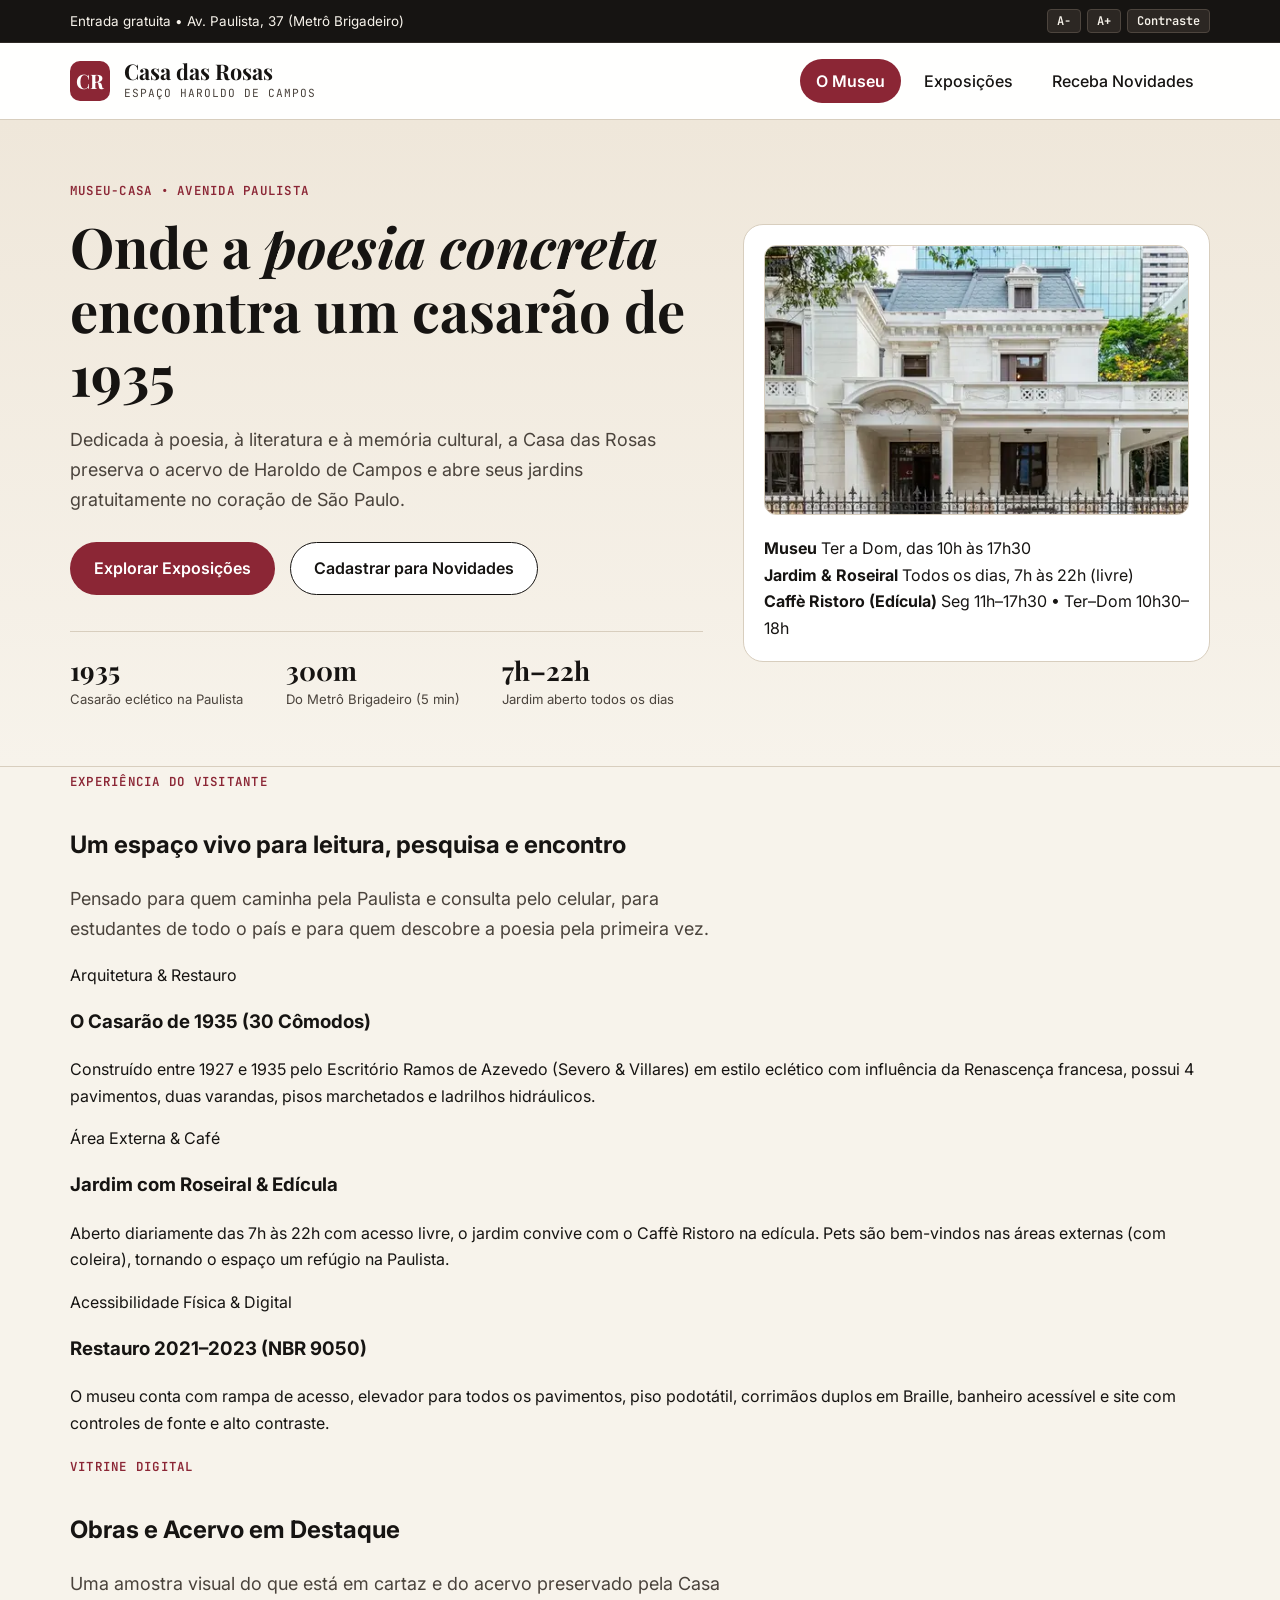
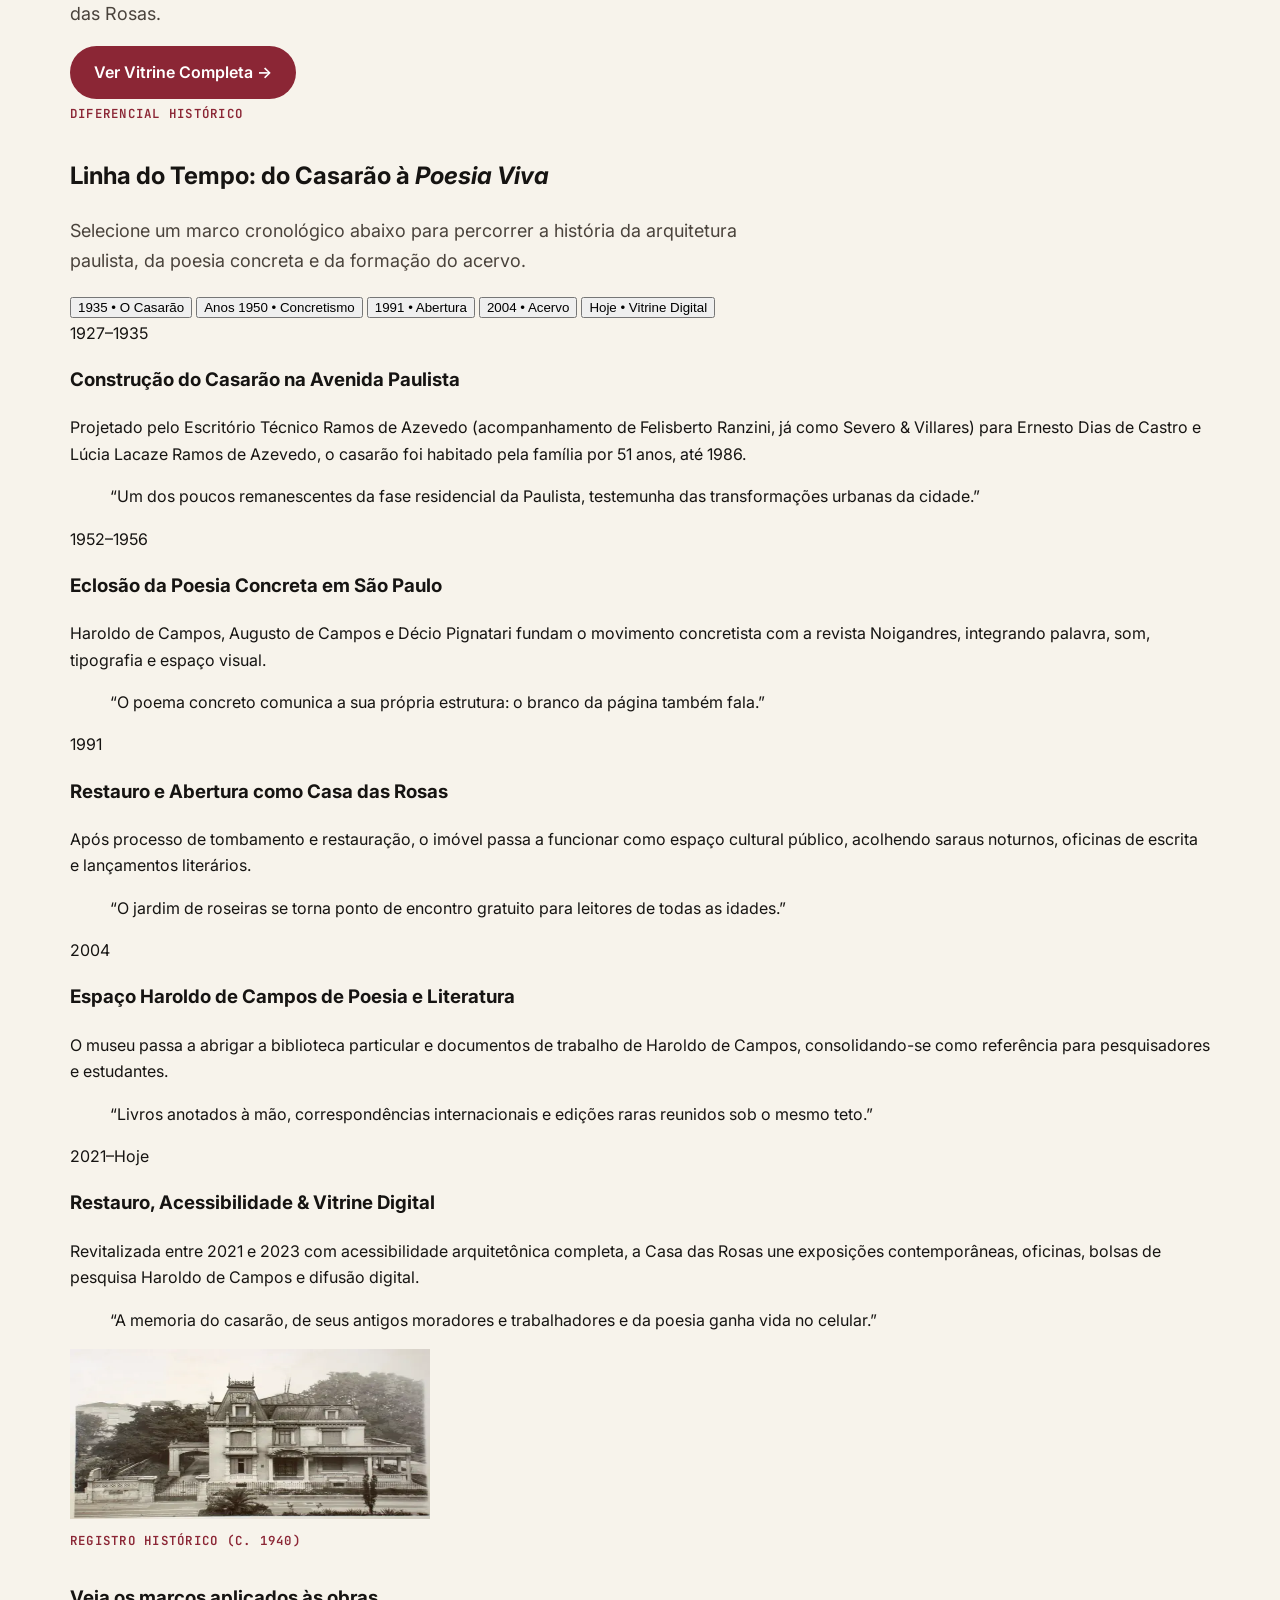
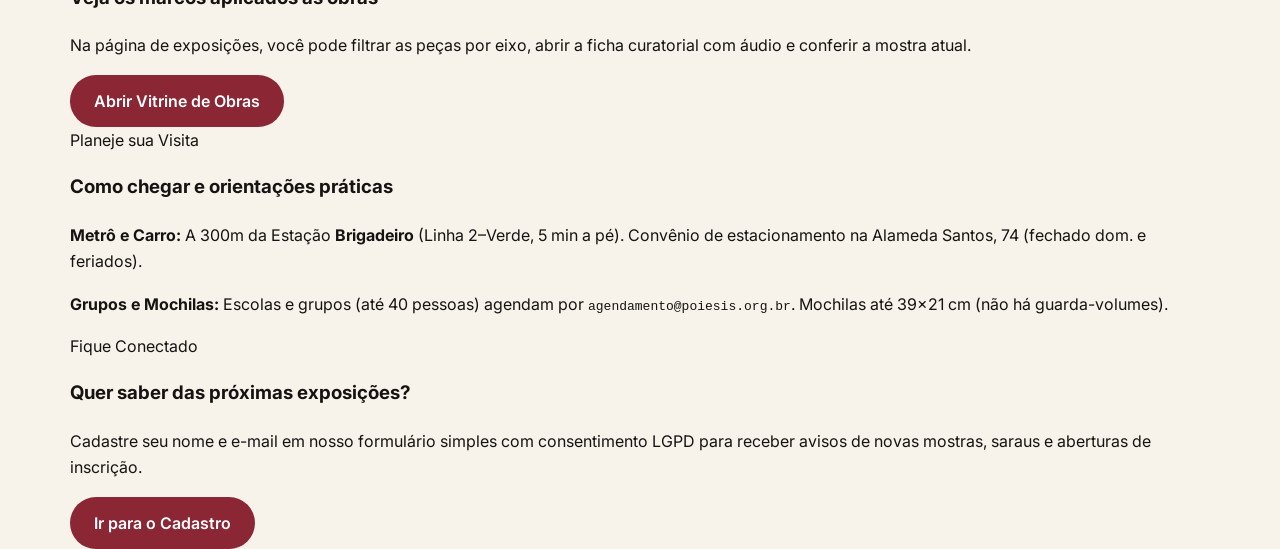
==== index.html @ 03cfa6d7 "pagina inicial  e imagens (#2)" ====
<!DOCTYPE html>
<html lang="pt-BR">

<head>
  <meta charset="UTF-8">
  <meta name="viewport" content="width=device-width, initial-scale=1.0">
  <title>Casa das Rosas — Museu de Poesia, Literatura e Memória</title>
  <link rel="icon" type="image/svg+xml"
    href="data:image/svg+xml,%3Csvg xmlns='http://www.w3.org/2000/svg' viewBox='0 0 64 64'%3E%3Crect width='64' height='64' rx='14' fill='%238b2635'/%3E%3Ctext x='32' y='43' text-anchor='middle' font-family='Georgia,serif' font-size='28' font-weight='700' fill='%23ffffff'%3ECR%3C/text%3E%3C/svg%3E">
  <meta name="description"
    content="Museu-casa dedicado à poesia e à literatura na Avenida Paulista. Conheça o casarão de 1935, o acervo de Haroldo de Campos, horários e exposições.">
  <link rel="preconnect" href="https://fonts.googleapis.com">
  <link rel="preconnect" href="https://fonts.gstatic.com" crossorigin>
  <link rel="preload"
    href="https://fonts.googleapis.com/css2?family=Inter:wght@400;500;600;700&family=JetBrains+Mono:wght@500;600&family=Playfair+Display:ital,wght@0,600;0,700;1,600&display=swap"
    as="style" onload="this.onload=null;this.rel='stylesheet'">
  <noscript>
    <link
      href="https://fonts.googleapis.com/css2?family=Inter:wght@400;500;600;700&family=JetBrains+Mono:wght@500;600&family=Playfair+Display:ital,wght@0,600;0,700;1,600&display=swap"
      rel="stylesheet">
  </noscript>
  <style>
    :root {
      --bg-page: #f7f3eb;
      --bg-surface: #ffffff;
      --bg-muted: #ede5d8;
      --bg-dark: #161412;
      --text-primary: #161412;
      --text-secondary: #4a433c;
      --text-on-dark: #f7f3eb;
      --brand-primary: #8b2635;
      --brand-primary-hover: #6c1a26;
      --brand-secondary: #244736;
      --brand-accent: #c59b38;
      --border-color: #d8cebe;
      --border-strong: #161412;
      --font-serif: "Playfair Display", Georgia, serif;
      --font-sans: "Inter", -apple-system, BlinkMacSystemFont, "Segoe UI", sans-serif;
      --font-mono: "JetBrains Mono", monospace;
      --radius-sm: 6px;
      --radius-md: 12px;
      --radius-lg: 20px;
      --container-max: 1180px
    }

    *,
    *::before,
    *::after {
      box-sizing: border-box
    }

    body {
      margin: 0;
      font-family: var(--font-sans);
      background: var(--bg-page);
      color: var(--text-primary);
      line-height: 1.65
    }

    .skip-link {
      position: absolute;
      top: -100px;
      left: 1rem;
      background: var(--bg-dark);
      color: var(--text-on-dark);
      padding: .75rem 1rem;
      z-index: 1000
    }

    .container {
      width: 100%;
      max-width: var(--container-max);
      margin: 0 auto;
      padding: 0 1.25rem
    }

    .barra-topo {
      background: var(--bg-dark);
      color: var(--text-on-dark);
      font-size: .84rem;
      padding: .55rem 0;
      border-bottom: 1px solid #2f2a26
    }

    .barra-topo .container {
      display: flex;
      flex-wrap: wrap;
      justify-content: space-between;
      gap: .5rem 1.25rem;
      align-items: center
    }

    .cabecalho {
      background: rgba(255, 255, 255, .94);
      border-bottom: 1px solid var(--border-color);
      position: sticky;
      top: 0;
      z-index: 100
    }

    .cabecalho-conteudo {
      display: flex;
      align-items: center;
      justify-content: space-between;
      min-height: 76px;
      gap: 1rem
    }

    .marca {
      display: flex;
      align-items: center;
      gap: .85rem;
      text-decoration: none;
      color: var(--text-primary)
    }

    .marca-sigla {
      width: 40px;
      height: 40px;
      border-radius: 10px;
      background: var(--brand-primary);
      color: #fff;
      display: grid;
      place-items: center;
      font-family: var(--font-serif);
      font-weight: 700;
      font-size: 1.25rem
    }

    .marca-texto {
      display: flex;
      flex-direction: column
    }

    .marca-titulo {
      font-family: var(--font-serif);
      font-size: 1.35rem;
      font-weight: 700;
      line-height: 1.1
    }

    .marca-subtitulo {
      font-family: var(--font-mono);
      font-size: .7rem;
      color: var(--text-secondary);
      text-transform: uppercase;
      letter-spacing: .09em
    }

    .navegacao {
      display: none
    }

    .nav-list {
      list-style: none;
      margin: 0;
      padding: 0;
      display: flex;
      gap: .45rem
    }

    .nav-link {
      display: inline-flex;
      align-items: center;
      min-height: 44px;
      padding: .5rem 1rem;
      border-radius: 999px;
      text-decoration: none;
      color: var(--text-primary);
      font-weight: 500
    }

    .nav-link[aria-current="page"] {
      background: var(--brand-primary);
      color: #fff;
      font-weight: 600
    }

    .hero {
      padding: 3.5rem 0;
      background: linear-gradient(180deg, #efe7da 0%, var(--bg-page) 100%);
      border-bottom: 1px solid var(--border-color)
    }

    .hero-grade {
      display: grid;
      grid-template-columns: 1fr;
      gap: 2.5rem;
      align-items: center
    }

    .chapeu {
      display: inline-flex;
      font-family: var(--font-mono);
      font-size: .78rem;
      font-weight: 600;
      text-transform: uppercase;
      letter-spacing: .1em;
      color: var(--brand-primary);
      margin-bottom: .75rem
    }

    h1 {
      font-family: var(--font-serif);
      font-size: clamp(2.15rem, 5vw, 3.5rem);
      line-height: 1.15;
      margin: 0 0 1.15rem
    }

    .texto-destaque {
      font-size: 1.125rem;
      color: var(--text-secondary);
      max-width: 62ch
    }

    .btn {
      display: inline-flex;
      align-items: center;
      justify-content: center;
      min-height: 48px;
      padding: .75rem 1.45rem;
      border-radius: 999px;
      font-weight: 600;
      text-decoration: none;
      border: 1.5px solid transparent
    }

    .btn-primary {
      background: var(--brand-primary);
      color: #fff
    }

    .btn-secondary {
      background: var(--bg-surface);
      color: var(--text-primary);
      border-color: var(--border-strong)
    }

    .hero-acoes {
      display: flex;
      flex-wrap: wrap;
      gap: .9rem;
      margin-top: 1.75rem
    }

    .hero-metricas {
      display: grid;
      grid-template-columns: repeat(3, 1fr);
      gap: 1rem;
      margin-top: 2.25rem;
      padding-top: 1.5rem;
      border-top: 1px solid var(--border-color)
    }

    .metrica-valor {
      display: block;
      font-family: var(--font-serif);
      font-size: 1.65rem;
      font-weight: 700;
      line-height: 1.1
    }

    .metrica-rotulo {
      display: block;
      font-size: .82rem;
      color: var(--text-secondary);
      margin-top: .25rem
    }

    .hero-cartao {
      background: var(--bg-surface);
      border: 1px solid var(--border-color);
      border-radius: var(--radius-lg);
      padding: 1.25rem
    }

    .hero-foto {
      border-radius: var(--radius-md);
      overflow: hidden;
      border: 1px solid var(--border-color);
      margin-bottom: 1.25rem;
      height: 270px;
      position: relative
    }

    .hero-foto img {
      width: 100%;
      height: 100%;
      object-fit: cover;
      display: block
    }

    .controles-acessibilidade {
      display: inline-flex;
      align-items: center;
      gap: .4rem
    }

    .btn-acessibilidade {
      background: #2c2723;
      color: #f7f3eb;
      border: 1px solid #4d453e;
      border-radius: 4px;
      padding: .2rem .55rem;
      font-family: var(--font-mono);
      font-size: .75rem;
      font-weight: 600
    }

    @media(min-width:768px) {
      .btn-menu {
        display: none
      }

      .navegacao {
        display: block
      }

      .hero-grade {
        grid-template-columns: 1.15fr .85fr
      }
    }
  </style>
  <link rel="preload" href="styles.css" as="style" onload="this.onload=null;this.rel='stylesheet'">
  <noscript>
    <link rel="stylesheet" href="styles.css">
  </noscript>
</head>

<body>
  <a href="#conteudo-principal" class="skip-link">Pular para o conteúdo principal</a>

  <!-- [JS] Barra superior com controles de fonte e contraste -->
  <div class="barra-topo" role="region" aria-label="Informações rápidas e acessibilidade">
    <div class="container">
      <span class="status-visita">
        <span class="status-indicador" aria-hidden="true"></span>
        Entrada gratuita • Av. Paulista, 37 (Metrô Brigadeiro)
      </span>
      <div class="controles-acessibilidade" role="group" aria-label="Controles de acessibilidade">
        <button type="button" id="fonte-diminuir" class="btn-acessibilidade"
          aria-label="A- Diminuir tamanho da fonte">A-</button>
        <button type="button" id="fonte-aumentar" class="btn-acessibilidade"
          aria-label="A+ Aumentar tamanho da fonte">A+</button>
        <button type="button" id="alto-contraste" class="btn-acessibilidade" aria-pressed="false">Contraste</button>
      </div>
    </div>
  </div>

  <header class="cabecalho">
    <div class="container cabecalho-conteudo">
      <a href="index.html" class="marca">
        <span class="marca-sigla" aria-hidden="true">CR</span>
        <span class="marca-texto">
          <span class="marca-titulo">Casa das Rosas</span>
          <span class="marca-subtitulo">Espaço Haroldo de Campos</span>
        </span>
      </a>

      <!-- [JS] Botão que abre menu no celular -->
      <button type="button" class="btn-menu" aria-expanded="false" aria-controls="navegacao-principal">
        Menu
      </button>

      <nav id="navegacao-principal" class="navegacao" aria-label="Navegação principal">
        <ul class="nav-list">
          <li><a href="index.html" class="nav-link" aria-current="page">O Museu</a></li>
          <li><a href="exposicoes.html" class="nav-link">Exposições</a></li>
          <li><a href="cadastro.html" class="nav-link">Receba Novidades</a></li>
        </ul>
      </nav>
    </div>
  </header>

  <main id="conteudo-principal">
    <section class="hero">
      <div class="container hero-grade">
        <div>
          <span class="chapeu">Museu-Casa • Avenida Paulista</span>
          <h1>Onde a <em>poesia concreta</em> encontra um casarão de 1935</h1>
          <p class="texto-destaque">
            Dedicada à poesia, à literatura e à memória cultural, a Casa das Rosas preserva o acervo de Haroldo de
            Campos e abre seus jardins gratuitamente no coração de São Paulo.
          </p>
          <div class="hero-acoes">
            <a href="exposicoes.html" class="btn btn-primary">Explorar Exposições</a>
            <a href="cadastro.html" class="btn btn-secondary">Cadastrar para Novidades</a>
          </div>

          <div class="hero-metricas" aria-label="Destaques do museu">
            <div>
              <span class="metrica-valor">1935</span>
              <span class="metrica-rotulo">Casarão eclético na Paulista</span>
            </div>
            <div>
              <span class="metrica-valor">300m</span>
              <span class="metrica-rotulo">Do Metrô Brigadeiro (5 min)</span>
            </div>
            <div>
              <span class="metrica-valor">7h–22h</span>
              <span class="metrica-rotulo">Jardim aberto todos os dias</span>
            </div>
          </div>
        </div>

        <aside class="hero-cartao" aria-label="Guia rápido de visitação">
          <div class="hero-foto">
            <img src="assets/images/oficial/cr-home.webp"
              alt="Fachada da Casa das Rosas na Avenida Paulista — imagem oficial do museu" width="480" height="270"
              fetchpriority="high">
            <span class="credito-foto">Acervo Casa das Rosas • casadasrosas.org.br</span>
          </div>

          <div class="lista-horarios">
            <div class="item-horario">
              <strong>Museu</strong>
              <span>Ter a Dom, das 10h às 17h30</span>
            </div>
            <div class="item-horario">
              <strong>Jardim &amp; Roseiral</strong>
              <span>Todos os dias, 7h às 22h (livre)</span>
            </div>
            <div class="item-horario">
              <strong>Caffè Ristoro (Edícula)</strong>
              <span>Seg 11h–17h30 • Ter–Dom 10h30–18h</span>
            </div>
          </div>
        </aside>
      </div>
    </section>

    <section class="secao">
      <div class="container">
        <span class="chapeu">Experiência do Visitante</span>
        <h2>Um espaço vivo para leitura, pesquisa e encontro</h2>
        <p class="texto-destaque">
          Pensado para quem caminha pela Paulista e consulta pelo celular, para estudantes de todo o país e para quem
          descobre a poesia pela primeira vez.
        </p>

        <div class="grid-3 grade-espacada">
          <article class="card">
            <span class="etiqueta">Arquitetura &amp; Restauro</span>
            <h3>O Casarão de 1935 (30 Cômodos)</h3>
            <p>
              Construído entre 1927 e 1935 pelo Escritório Ramos de Azevedo (Severo &amp; Villares) em estilo eclético
              com influência da Renascença francesa, possui 4 pavimentos, duas varandas, pisos marchetados e ladrilhos
              hidráulicos.
            </p>
          </article>

          <article class="card">
            <span class="etiqueta">Área Externa &amp; Café</span>
            <h3>Jardim com Roseiral &amp; Edícula</h3>
            <p>
              Aberto diariamente das 7h às 22h com acesso livre, o jardim convive com o Caffè Ristoro na edícula. Pets
              são bem-vindos nas áreas externas (com coleira), tornando o espaço um refúgio na Paulista.
            </p>
          </article>

          <article class="card">
            <span class="etiqueta">Acessibilidade Física &amp; Digital</span>
            <h3>Restauro 2021–2023 (NBR 9050)</h3>
            <p>
              O museu conta com rampa de acesso, elevador para todos os pavimentos, piso podotátil, corrimãos duplos em
              Braille, banheiro acessível e site com controles de fonte e alto contraste.
            </p>
          </article>
        </div>
      </div>
    </section>

    <section class="secao secao-alternativa" aria-labelledby="titulo-vitrine-home">
      <div class="container">
        <div class="cabecalho-secao">
          <div>
            <span class="chapeu">Vitrine Digital</span>
            <h2 id="titulo-vitrine-home">Obras e Acervo em Destaque</h2>
            <p class="texto-destaque mb-0">Uma amostra visual do que está em cartaz e do acervo preservado pela Casa das
              Rosas.</p>
          </div>
          <a href="exposicoes.html" class="btn btn-primary">Ver Vitrine Completa →</a>
        </div>

        <!-- [JS] Preenchido eplo script.js #tpl-obra-home com dados de dados.js -->
        <div id="vitrine-home-grade" class="grid-3"></div>

        <template id="tpl-obra-home">
          <article class="card card-obra">
            <div class="obra-moldura">
              <img data-campo="imagem" src="" alt="" width="360" height="220" loading="lazy">
              <span class="credito-foto" data-campo="credito"></span>
            </div>
            <span class="etiqueta" data-campo="categoriaLabel"></span>
            <h3 data-campo="titulo"></h3>
            <p data-campo="resumo"></p>
          </article>
        </template>
      </div>
    </section>

    <section class="secao secao-escura" aria-labelledby="titulo-linha-tempo">
      <div class="container">
        <span class="chapeu">Diferencial Histórico</span>
        <h2 id="titulo-linha-tempo">Linha do Tempo: do Casarão à <em>Poesia Viva</em></h2>
        <p class="texto-destaque">
          Selecione um marco cronológico abaixo para percorrer a história da arquitetura paulista, da poesia concreta e
          da formação do acervo.
        </p>

        <!-- [JS] Abas linha do tempo -->
        <div class="linha-tempo-abas" role="tablist" aria-label="Marcos históricos da Casa das Rosas">
          <button type="button" class="linha-tempo-aba is-active" role="tab" aria-selected="true" data-epoca="1935">1935
            • O Casarão</button>
          <button type="button" class="linha-tempo-aba" role="tab" aria-selected="false" data-epoca="1950">Anos 1950 •
            Concretismo</button>
          <button type="button" class="linha-tempo-aba" role="tab" aria-selected="false" data-epoca="1991">1991 •
            Abertura</button>
          <button type="button" class="linha-tempo-aba" role="tab" aria-selected="false" data-epoca="2004">2004 •
            Acervo</button>
          <button type="button" class="linha-tempo-aba" role="tab" aria-selected="false" data-epoca="hoje">Hoje •
            Vitrine Digital</button>
        </div>

        <div class="linha-tempo-palco">
          <div data-painel-epoca="1935">
            <div class="linha-tempo-ano">1927–1935</div>
            <h3>Construção do Casarão na Avenida Paulista</h3>
            <p>
              Projetado pelo Escritório Técnico Ramos de Azevedo (acompanhamento de Felisberto Ranzini, já como Severo
              &amp; Villares) para Ernesto Dias de Castro e Lúcia Lacaze Ramos de Azevedo, o casarão foi habitado pela
              família por 51 anos, até 1986.
            </p>
            <blockquote class="linha-tempo-citacao">
              “Um dos poucos remanescentes da fase residencial da Paulista, testemunha das transformações urbanas da
              cidade.”
            </blockquote>
          </div>

          <div class="is-hidden" data-painel-epoca="1950">
            <div class="linha-tempo-ano">1952–1956</div>
            <h3>Eclosão da Poesia Concreta em São Paulo</h3>
            <p>
              Haroldo de Campos, Augusto de Campos e Décio Pignatari fundam o movimento concretista com a revista
              Noigandres, integrando palavra, som, tipografia e espaço visual.
            </p>
            <blockquote class="linha-tempo-citacao">
              “O poema concreto comunica a sua própria estrutura: o branco da página também fala.”
            </blockquote>
          </div>

          <div class="is-hidden" data-painel-epoca="1991">
            <div class="linha-tempo-ano">1991</div>
            <h3>Restauro e Abertura como Casa das Rosas</h3>
            <p>
              Após processo de tombamento e restauração, o imóvel passa a funcionar como espaço cultural público,
              acolhendo saraus noturnos, oficinas de escrita e lançamentos literários.
            </p>
            <blockquote class="linha-tempo-citacao">
              “O jardim de roseiras se torna ponto de encontro gratuito para leitores de todas as idades.”
            </blockquote>
          </div>

          <div class="is-hidden" data-painel-epoca="2004">
            <div class="linha-tempo-ano">2004</div>
            <h3>Espaço Haroldo de Campos de Poesia e Literatura</h3>
            <p>
              O museu passa a abrigar a biblioteca particular e documentos de trabalho de Haroldo de Campos,
              consolidando-se como referência para pesquisadores e estudantes.
            </p>
            <blockquote class="linha-tempo-citacao">
              “Livros anotados à mão, correspondências internacionais e edições raras reunidos sob o mesmo teto.”
            </blockquote>
          </div>

          <div class="is-hidden" data-painel-epoca="hoje">
            <div class="linha-tempo-ano">2021–Hoje</div>
            <h3>Restauro, Acessibilidade &amp; Vitrine Digital</h3>
            <p>
              Revitalizada entre 2021 e 2023 com acessibilidade arquitetônica completa, a Casa das Rosas une exposições
              contemporâneas, oficinas, bolsas de pesquisa Haroldo de Campos e difusão digital.
            </p>
            <blockquote class="linha-tempo-citacao">
              “A memoria do casarão, de seus antigos moradores e trabalhadores e da poesia ganha vida no celular.”
            </blockquote>
          </div>

          <div class="linha-tempo-apoio">
            <div class="linha-tempo-apoio-foto">
              <img src="assets/images/oficial/cr-casarao-1940.webp"
                alt="Fotografia histórica do casarão da Casa das Rosas por volta de 1940" width="360" height="170"
                loading="lazy">
            </div>
            <span class="chapeu">Registro Histórico (c. 1940)</span>
            <h3>Veja os marcos aplicados às obras</h3>
            <p class="texto-claro-suave">
              Na página de exposições, você pode filtrar as peças por eixo, abrir a ficha curatorial com áudio e
              conferir a mostra atual.
            </p>
            <a href="exposicoes.html" class="btn btn-primary">Abrir Vitrine de Obras</a>
          </div>
        </div>
      </div>
    </section>

    <section class="secao">
      <div class="container grid-2">
        <div class="card">
          <span class="etiqueta">Planeje sua Visita</span>
          <h3>Como chegar e orientações práticas</h3>
          <p>
            <strong>Metrô e Carro:</strong> A 300m da Estação <strong>Brigadeiro</strong> (Linha 2–Verde, 5 min a pé).
            Convênio de estacionamento na Alameda Santos, 74 (fechado dom. e feriados).
          </p>
          <p class="mb-0">
            <strong>Grupos e Mochilas:</strong> Escolas e grupos (até 40 pessoas) agendam por
            <code>agendamento@poiesis.org.br</code>. Mochilas até 39x21 cm (não há guarda-volumes).
          </p>
        </div>

        <div class="card">
          <span class="etiqueta">Fique Conectado</span>
          <h3>Quer saber das próximas exposições?</h3>
          <p>
            Cadastre seu nome e e-mail em nosso formulário simples com consentimento LGPD para receber avisos de novas
            mostras, saraus e aberturas de inscrição.
          </p>
          <div class="card-rodape">
            <a href="cadastro.html" class="btn btn-primary">Ir para o Cadastro</a>
          </div>
        </div>
      </div>
    </section>
  </main>

  <footer class="rodape">
    <div class="container">
    </div>
  </footer>

  <script src="dados.js" defer></script>
  <script src="script.js" defer></script>
</body>

</html>
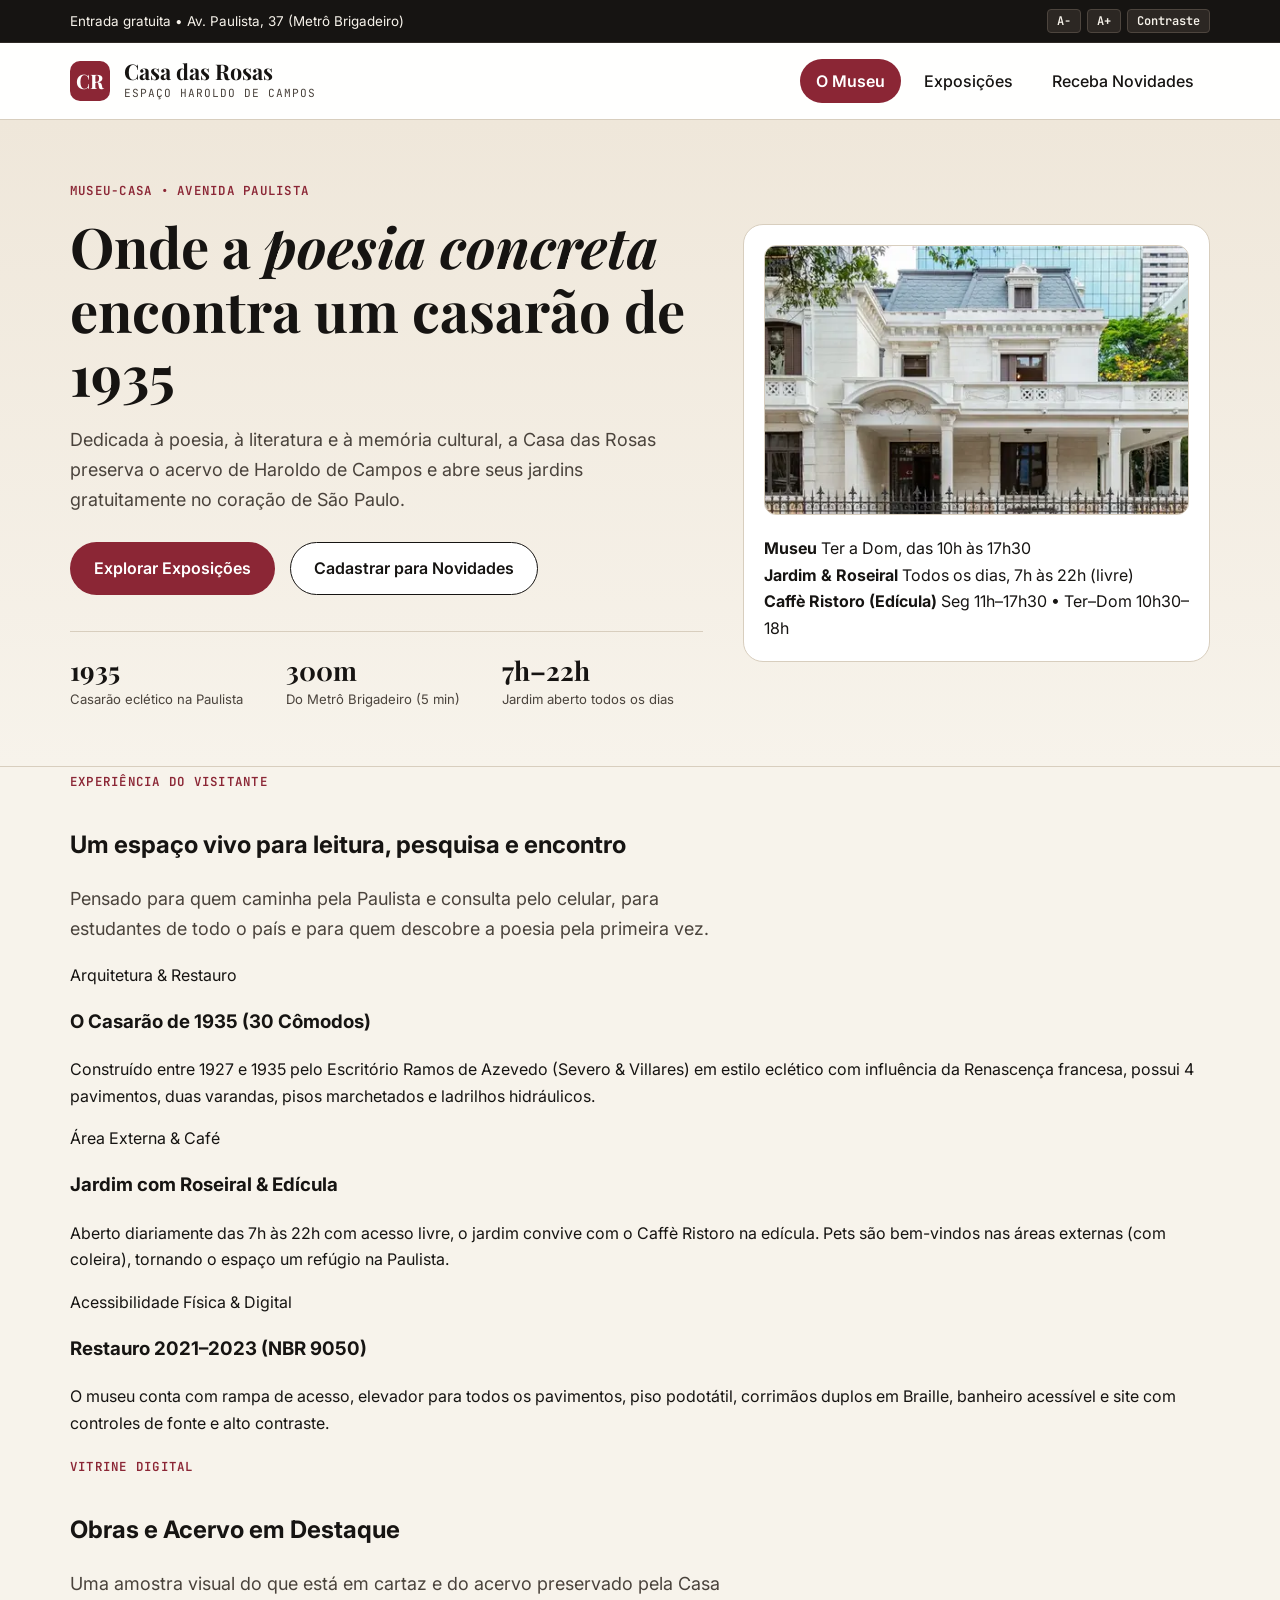
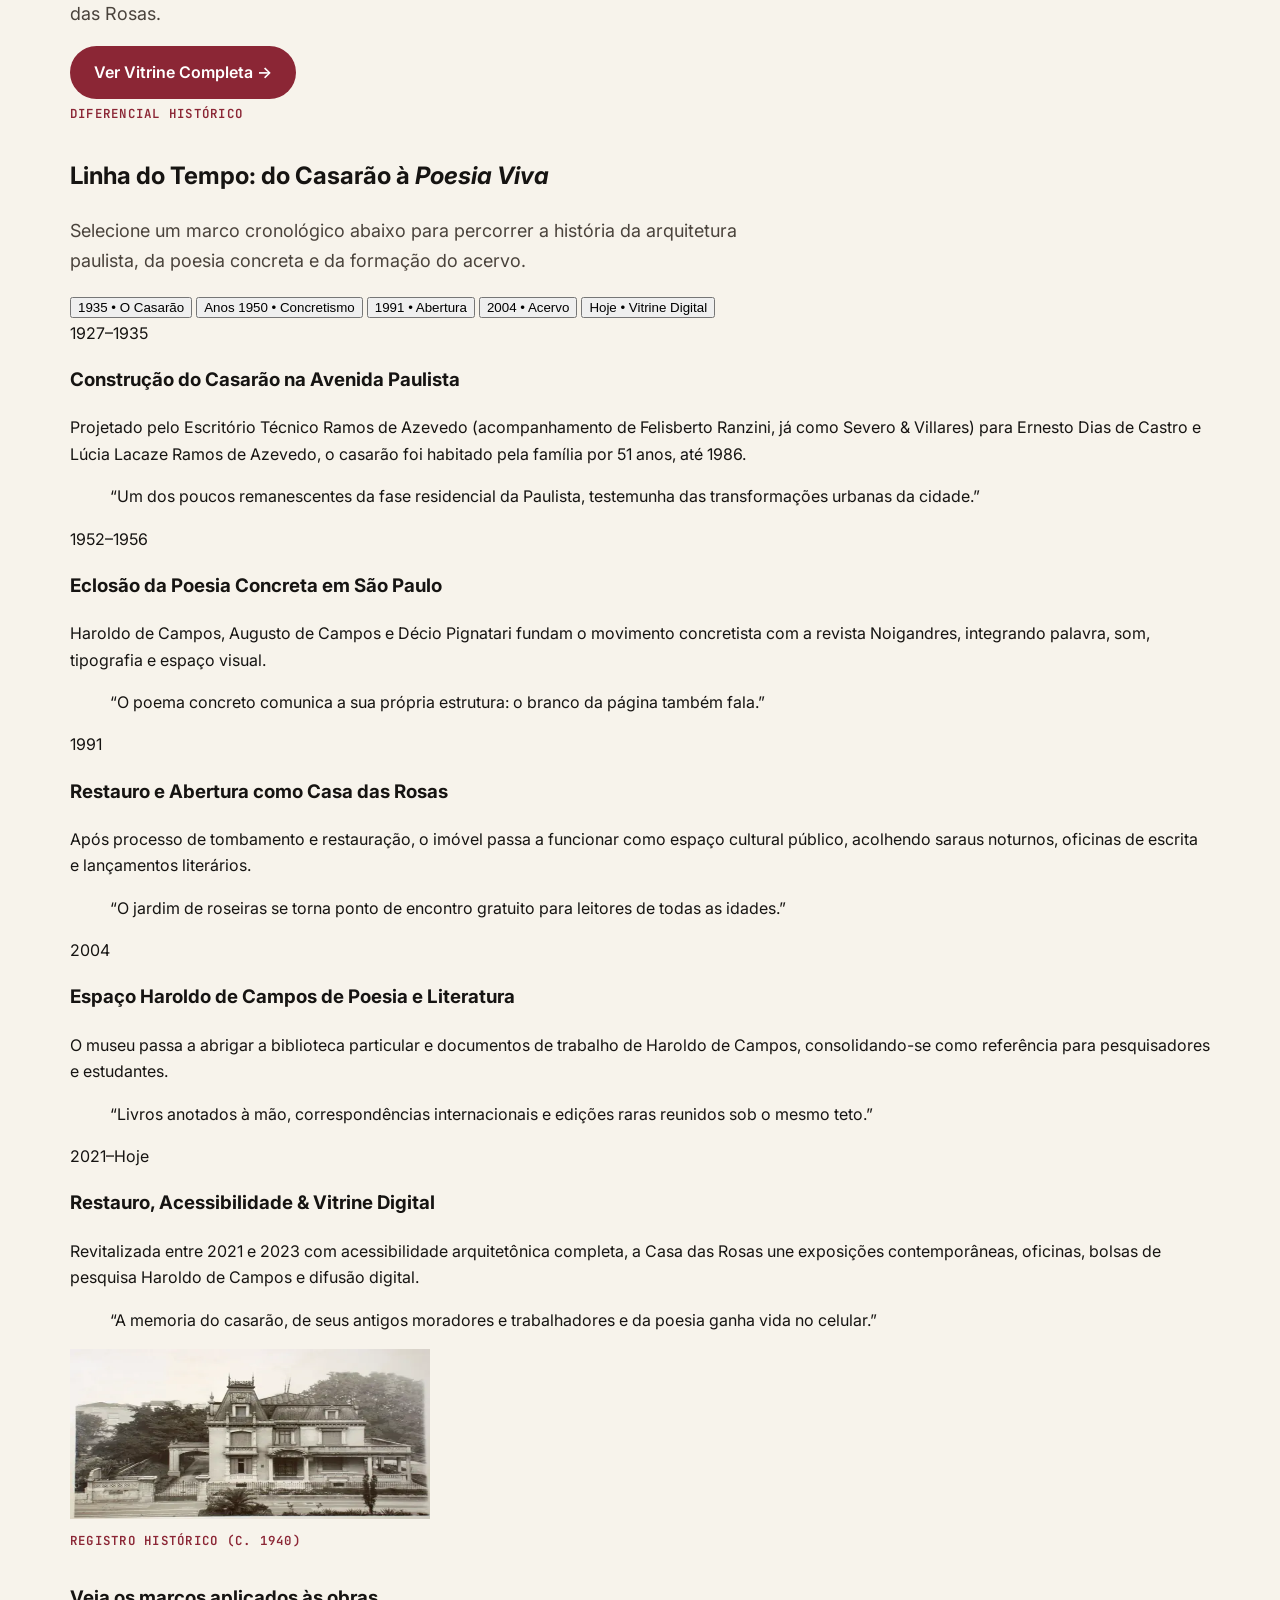
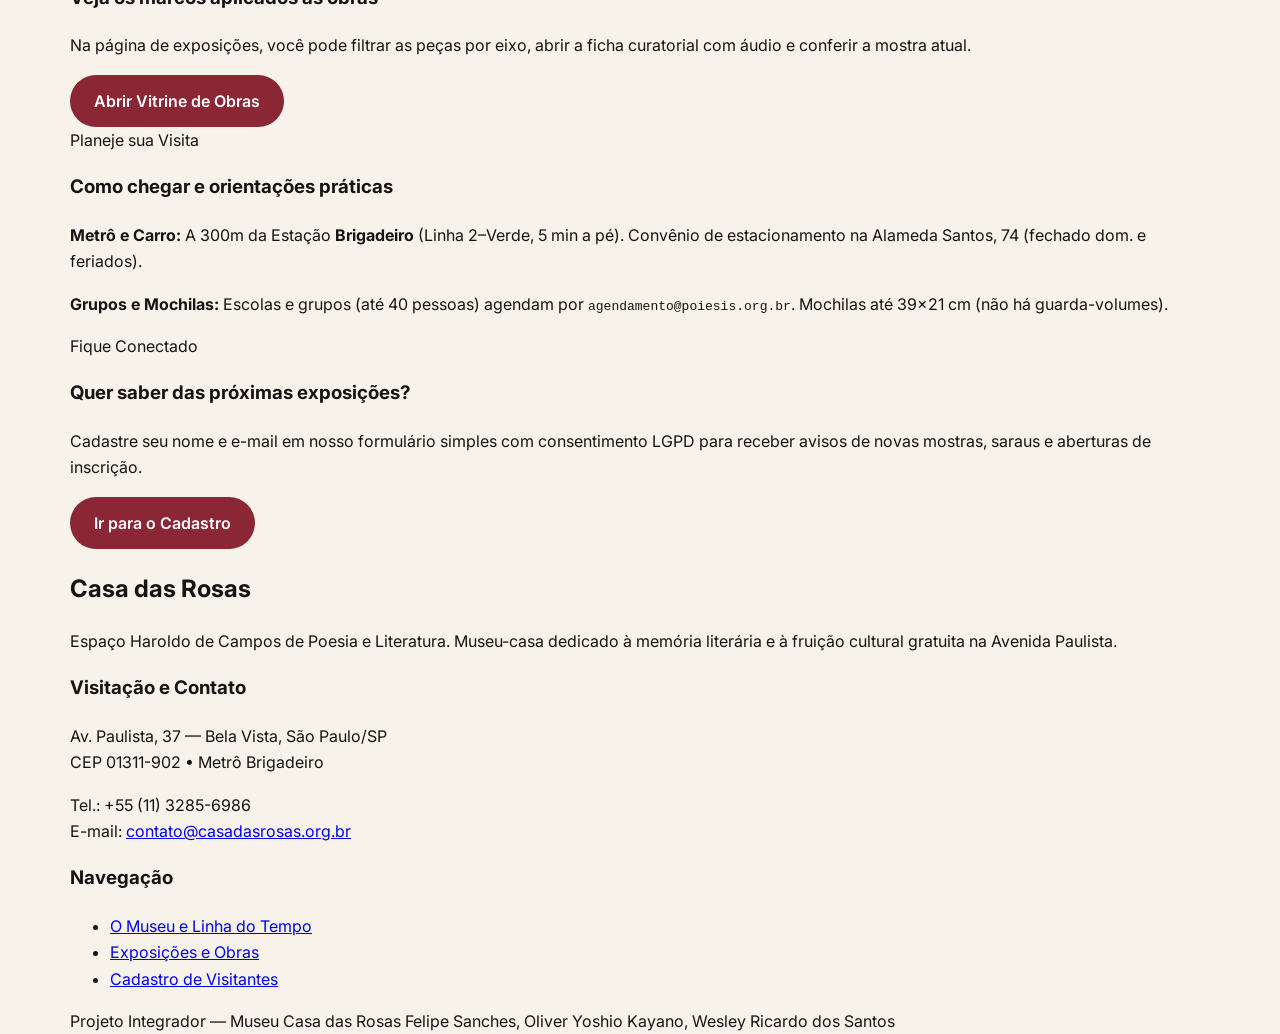
==== commit bb9b4864: "atualização index, inserção do rodap (Refs #2)" ====
--- a/index.html
+++ b/index.html
@@ -635,6 +635,31 @@
 
   <footer class="rodape">
     <div class="container">
+      <div class="rodape-grade">
+        <div>
+          <h2>Casa das Rosas</h2>
+          <p>Espaço Haroldo de Campos de Poesia e Literatura. Museu-casa dedicado à memória literária e à fruição
+            cultural gratuita na Avenida Paulista.</p>
+        </div>
+        <div>
+          <h3>Visitação e Contato</h3>
+          <p>Av. Paulista, 37 — Bela Vista, São Paulo/SP<br>CEP 01311-902 • Metrô Brigadeiro</p>
+          <p>Tel.: +55 (11) 3285-6986<br>E-mail: <a
+              href="mailto:contato@casadasrosas.org.br">contato@casadasrosas.org.br</a></p>
+        </div>
+        <div>
+          <h3>Navegação</h3>
+          <ul class="rodape-links">
+            <li><a href="index.html">O Museu e Linha do Tempo</a></li>
+            <li><a href="exposicoes.html">Exposições e Obras</a></li>
+            <li><a href="cadastro.html">Cadastro de Visitantes</a></li>
+          </ul>
+        </div>
+      </div>
+      <div class="rodape-base">
+        <span>Projeto Integrador — Museu Casa das Rosas</span>
+        <span>Felipe Sanches, Oliver Yoshio Kayano, Wesley Ricardo dos Santos</span>
+      </div>
     </div>
   </footer>
 
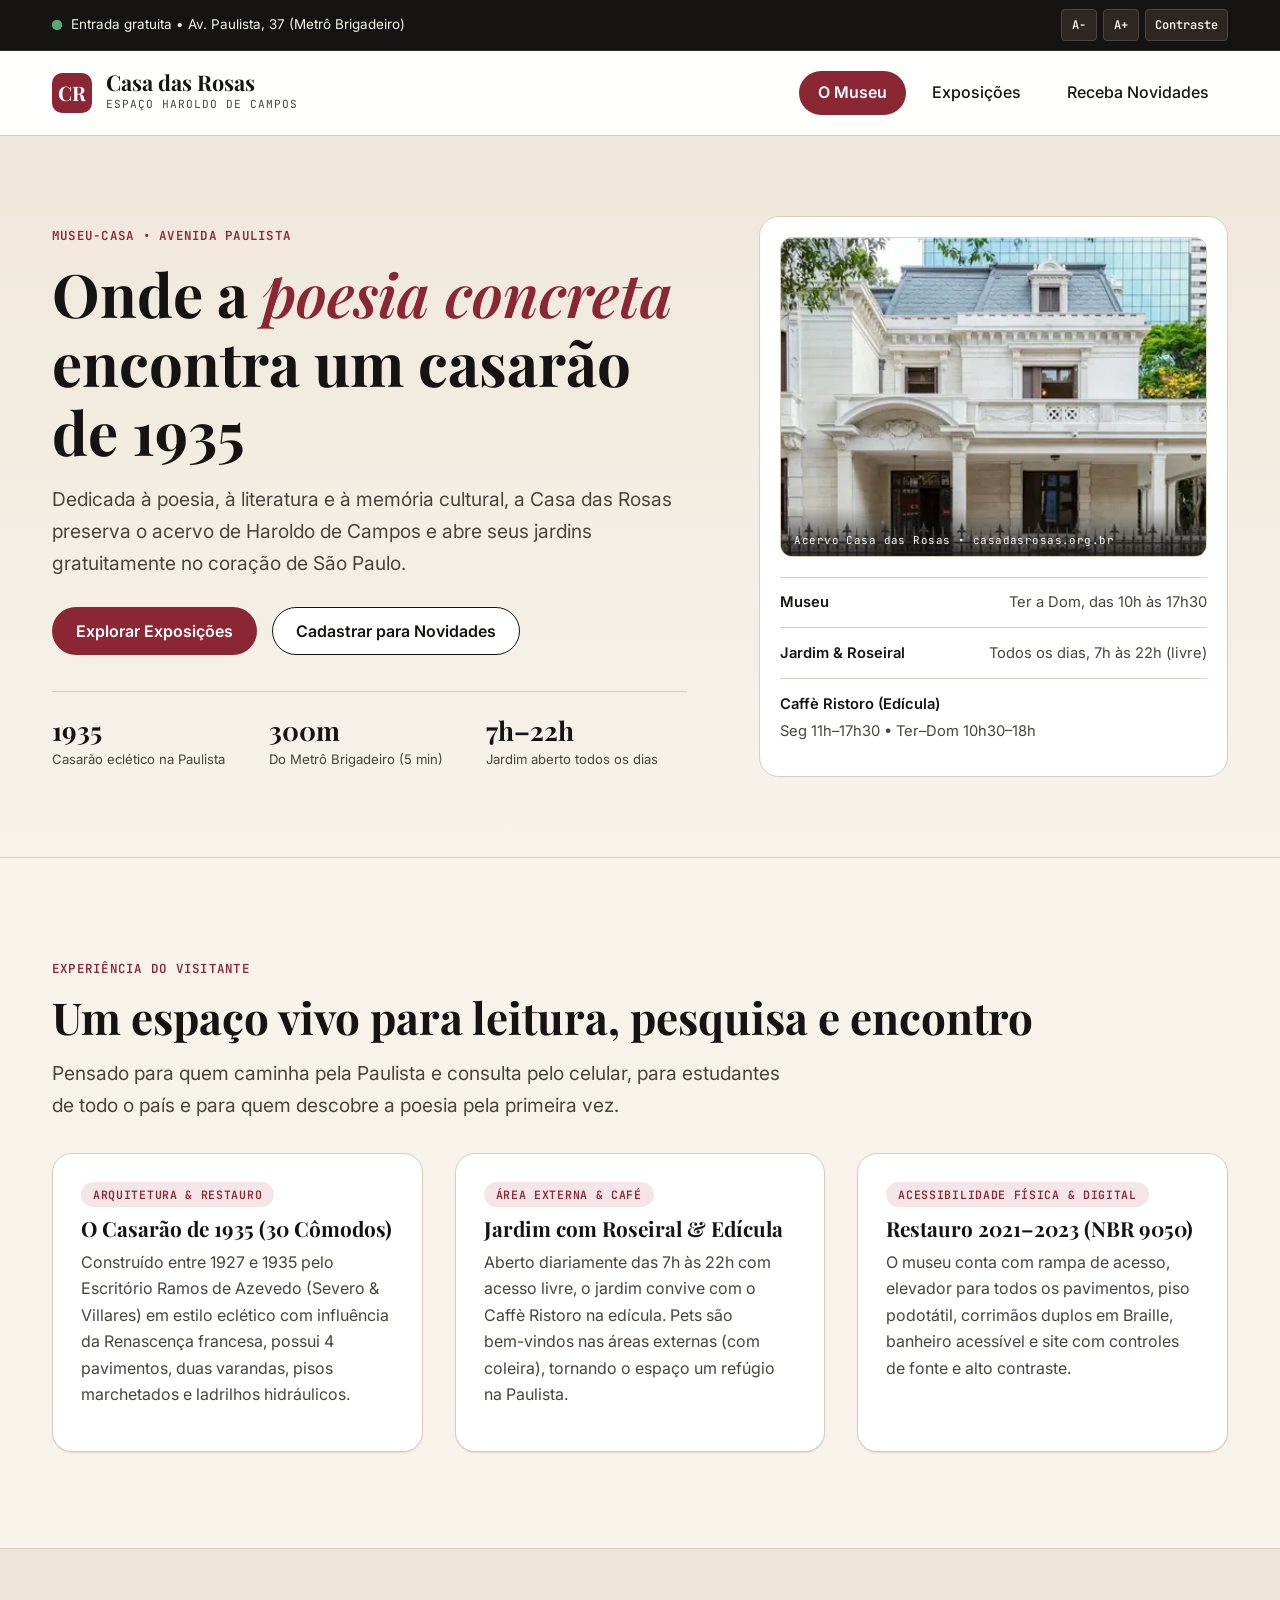
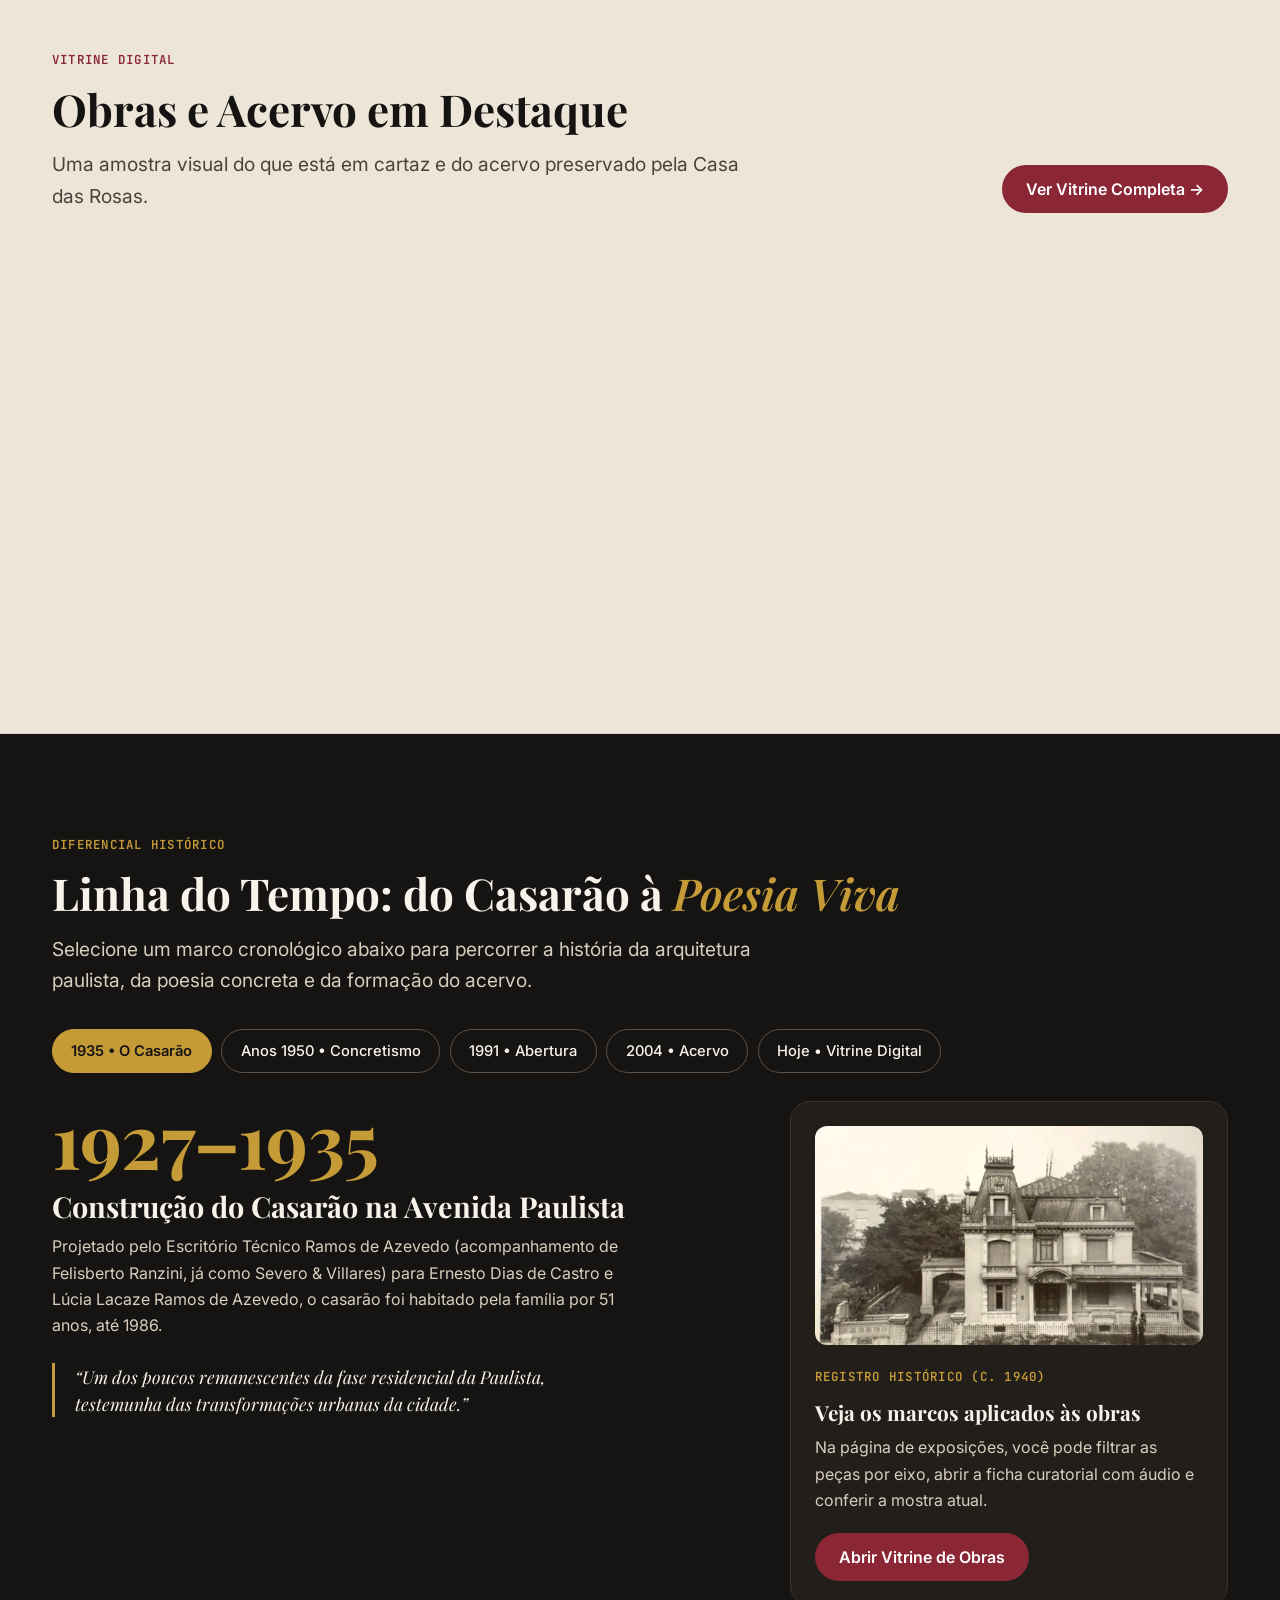
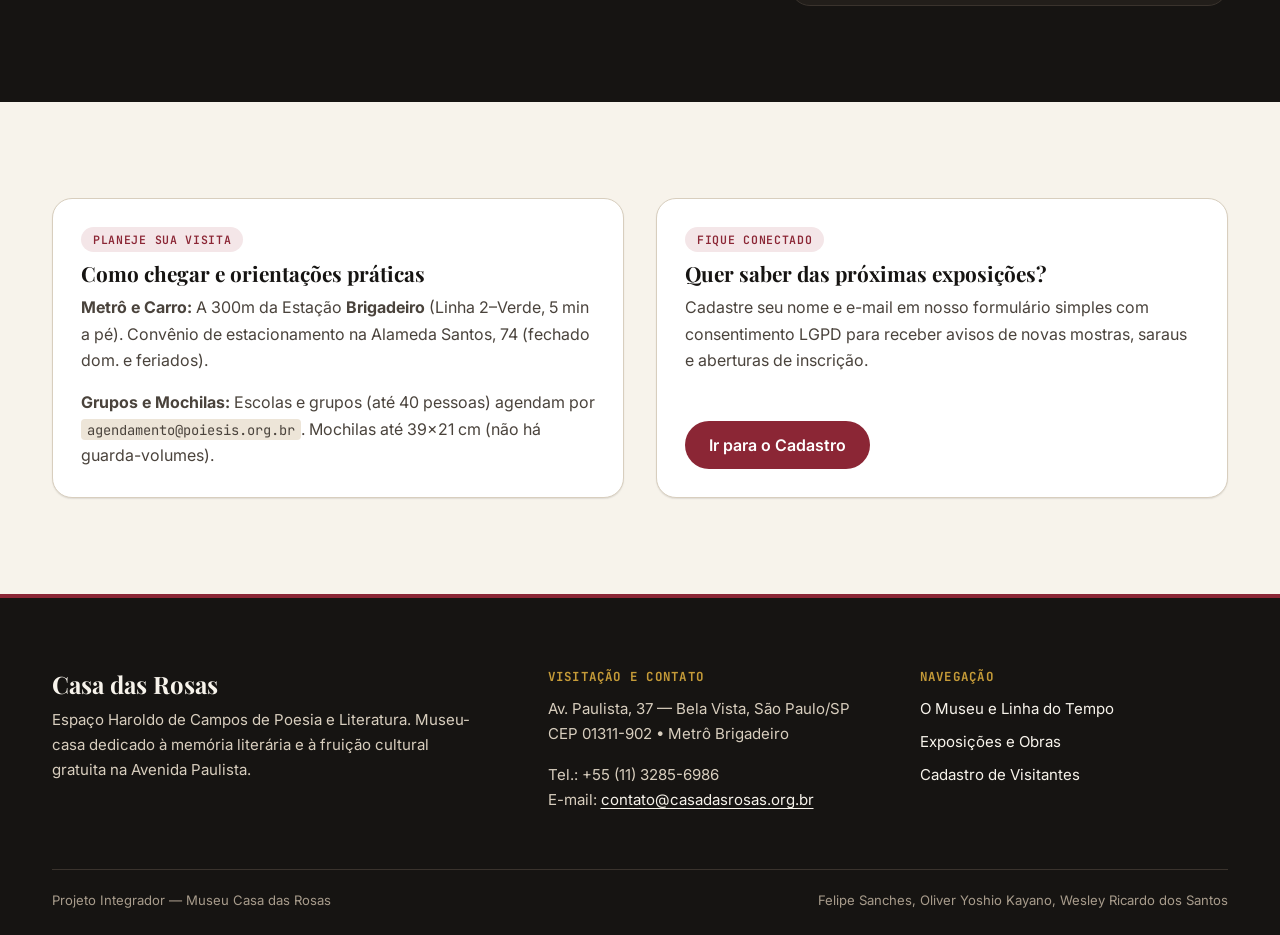
==== commit 5d6ed268: "Inclusão de media queries e otimização na renderização #2 #3" ====
--- a/index.html
+++ b/index.html
@@ -320,6 +320,408 @@
         grid-template-columns: 1.15fr .85fr
       }
     }
+
+    /* ----- Ajustes por largura: primeira tela (cabeçalho e hero) ----------------
+       Ficam no CSS crítico porque alteram o que o visitante vê antes do
+       styles.css chegar. Se estivessem só no arquivo externo, o topo da página
+       "pularia" de tamanho quando ele terminasse de carregar. */
+
+    /* Celulares compactos: até 400px */
+    @media (max-width: 400px) {
+      .container {
+        padding-inline: 1rem;
+      }
+
+      .cabecalho-conteudo {
+        min-height: 68px;
+        gap: .75rem;
+      }
+
+      .marca {
+        gap: .65rem;
+      }
+
+      .marca-titulo {
+        font-size: 1.2rem;
+      }
+
+      .marca-subtitulo {
+        font-size: .62rem;
+        letter-spacing: .05em;
+      }
+
+      .hero {
+        padding: 2.25rem 0 2.5rem;
+      }
+
+      .hero-grade {
+        gap: 2rem;
+      }
+
+      h1 {
+        font-size: clamp(1.9rem, 8.4vw, 2.15rem);
+        margin-bottom: 1rem;
+      }
+
+      .texto-destaque {
+        font-size: 1.04rem;
+      }
+
+      .hero-acoes .btn {
+        width: 100%;
+      }
+
+      .hero-metricas {
+        gap: .75rem;
+        margin-top: 1.75rem;
+      }
+
+      .metrica-valor {
+        font-size: 1.4rem;
+      }
+
+      .metrica-rotulo {
+        font-size: .76rem;
+      }
+
+      .hero-cartao {
+        padding: 1rem;
+      }
+
+      .hero-foto {
+        height: 210px;
+      }
+    }
+
+    /* Telas largas: a partir de 1280px */
+    @media (min-width: 1280px) {
+      :root {
+        --container-max: 1240px;
+      }
+
+      .container {
+        padding-inline: 2rem;
+      }
+
+      .cabecalho-conteudo {
+        min-height: 84px;
+      }
+
+      .nav-link {
+        padding-inline: 1.2rem;
+      }
+
+      .hero {
+        padding: 5rem 0;
+      }
+
+      .hero-grade {
+        gap: 4.5rem;
+      }
+
+      h1 {
+        font-size: 3.75rem;
+      }
+
+      .texto-destaque {
+        font-size: 1.2rem;
+      }
+
+      .hero-foto {
+        height: 320px;
+      }
+    }
+
+    /* ==== Primeira tela: regras de styles.css aplicadas ao que aparece sem rolar (320–1920px) ====
+       Ficam aqui para a página não "pular" quando o styles.css (assíncrono) terminar de carregar.
+       Valem os mesmos valores do arquivo externo; ao alterar uma regra, altere nos dois lugares. */
+
+    :root {
+      --on-brand: #ffffff;
+      --on-dark-soft: #d8cebe;
+      --on-dark-muted: #a89c8c;
+      --panel-dark: #221e1a;
+      --line-dark: #3a332d;
+      --field-border: #8a7d6c;
+      --focus: #161412;
+      --focus-on-dark: #c59b38;
+      --tint-brand: #f4e6e8;
+      --ok-bg: #e6f1ea;
+      --ok-text: #17352a;
+      --shadow-sm: 0 1px 2px rgba(22, 20, 18, .06), 0 1px 1px rgba(22, 20, 18, .04);
+      --shadow-md: 0 10px 28px -10px rgba(22, 20, 18, .28);
+      --ease: cubic-bezier(.2, .6, .2, 1);
+    }
+
+    img {
+      display: block;
+      max-width: 100%;
+    }
+
+    img {
+      height: auto;
+    }
+
+    button {
+      font: inherit;
+      color: inherit;
+    }
+
+    button {
+      cursor: pointer;
+    }
+
+    html {
+      scroll-padding-top: 6.5rem;
+      -webkit-text-size-adjust: 100%;
+      text-size-adjust: 100%;
+    }
+
+    @media (prefers-reduced-motion: no-preference) {
+      html {
+        scroll-behavior: smooth;
+      }
+    }
+
+    body {
+      -webkit-font-smoothing: antialiased;
+      text-rendering: optimizeLegibility;
+      overflow-wrap: break-word;
+    }
+
+    h2 {
+      font-family: var(--font-serif);
+      line-height: 1.2;
+      color: inherit;
+      text-wrap: balance;
+    }
+
+    h2 {
+      font-size: clamp(1.7rem, 3.4vw, 2.5rem);
+      margin: 0 0 .85rem;
+    }
+
+    h1 em {
+      font-style: italic;
+      font-weight: 600;
+      color: var(--brand-primary);
+    }
+
+    p {
+      margin: 0 0 1rem;
+      text-wrap: pretty;
+    }
+
+    a {
+      color: var(--brand-primary);
+      text-underline-offset: .2em;
+    }
+
+    .chapeu {
+      max-width: 100%;
+    }
+
+    .is-hidden,
+    [hidden] {
+      display: none !important;
+    }
+
+    @media (prefers-reduced-motion: reduce) {
+      *,
+      *::before,
+      *::after {
+        animation-duration: .01ms !important;
+        animation-iteration-count: 1 !important;
+        transition-duration: .01ms !important;
+        scroll-behavior: auto !important;
+      }
+    }
+
+    .status-visita {
+      display: inline-flex;
+      align-items: center;
+      gap: .6rem;
+      line-height: 1.4;
+    }
+
+    .status-indicador {
+      position: relative;
+      flex: none;
+      width: .6rem;
+      height: .6rem;
+      border-radius: 50%;
+      background: #5ca377;
+    }
+
+    .status-indicador::after {
+      content: "";
+      position: absolute;
+      inset: 0;
+      border-radius: inherit;
+      background: inherit;
+      animation: pulso 2.4s ease-out infinite;
+    }
+
+    .btn-acessibilidade {
+      min-width: 2.25rem;
+      min-height: 2rem;
+      line-height: 1;
+      cursor: pointer;
+      transition: background-color .2s var(--ease), border-color .2s var(--ease);
+    }
+
+    .marca-sigla {
+      transition: background-color .2s var(--ease);
+    }
+
+    .nav-link {
+      transition: background-color .2s var(--ease);
+    }
+
+    .btn-menu {
+      min-height: 44px;
+      padding: .5rem 1.1rem;
+      border: 1.5px solid var(--border-strong);
+      border-radius: 999px;
+      background: var(--bg-surface);
+      color: var(--text-primary);
+      font-weight: 600;
+      transition: background-color .2s var(--ease), color .2s var(--ease);
+    }
+
+    @media (max-width: 767.98px) {
+      .navegacao.is-open {
+        display: block;
+        position: absolute;
+        top: 100%;
+        left: 0;
+        right: 0;
+        padding: .75rem 1.25rem 1.25rem;
+        background: var(--bg-surface);
+        border-bottom: 1px solid var(--border-color);
+        box-shadow: var(--shadow-md);
+      }
+
+      .navegacao.is-open .nav-list {
+        flex-direction: column;
+        gap: .25rem;
+      }
+
+      .navegacao.is-open .nav-link {
+        width: 100%;
+        border-radius: var(--radius-md);
+        font-size: 1.05rem;
+      }
+    }
+
+    .btn {
+      display: inline-flex;
+      align-items: center;
+      justify-content: center;
+      min-height: 48px;
+      padding: .75rem 1.45rem;
+      border: 1.5px solid transparent;
+      border-radius: 999px;
+      font-weight: 600;
+      text-decoration: none;
+      cursor: pointer;
+      text-align: center;
+      line-height: 1.25;
+      transition: background-color .2s var(--ease), color .2s var(--ease), border-color .2s var(--ease), transform .2s var(--ease);
+    }
+
+    .btn-primary {
+      background: var(--brand-primary);
+      color: var(--on-brand);
+    }
+
+    .secao {
+      padding: 3.5rem 0;
+    }
+
+    @media (min-width: 768px) {
+      .secao {
+        padding: 5rem 0;
+      }
+    }
+
+    .hero-foto img {
+      width: 100%;
+      height: 100%;
+      object-fit: cover;
+      object-position: center 35%;
+    }
+
+    .credito-foto {
+      position: absolute;
+      inset: auto 0 0 0;
+      padding: 1.6rem .85rem .5rem;
+      background: linear-gradient(to top, rgba(22, 20, 18, .85), rgba(22, 20, 18, 0));
+      color: #fff;
+      font-family: var(--font-mono);
+      font-size: .68rem;
+      letter-spacing: .04em;
+      line-height: 1.35;
+      pointer-events: none;
+    }
+
+    .lista-horarios {
+      display: grid;
+      grid-template-columns: minmax(0, 1fr);
+    }
+
+    .item-horario {
+      display: flex;
+      flex-wrap: wrap;
+      justify-content: space-between;
+      gap: .15rem 1rem;
+      padding: .8rem 0;
+      border-top: 1px solid var(--border-color);
+      font-size: .92rem;
+    }
+
+    .item-horario strong {
+      font-weight: 600;
+    }
+
+    .item-horario span {
+      color: var(--text-secondary);
+    }
+
+    @media (max-width: 400px) {
+      .secao {
+        padding: 2.75rem 0;
+      }
+
+      h2 {
+        font-size: clamp(1.5rem, 7vw, 1.7rem);
+      }
+
+      .item-horario {
+        flex-direction: column;
+      }
+    }
+
+    @media (min-width: 1280px) {
+      h2 {
+        font-size: 2.75rem;
+      }
+
+      .secao {
+        padding: 6rem 0;
+      }
+    }
+
+    @keyframes pulso {
+        0% {
+        transform: scale(1);
+        opacity: .7;
+        }
+        100% {
+        transform: scale(2.8);
+        opacity: 0;
+        }
+      }
   </style>
   <link rel="preload" href="styles.css" as="style" onload="this.onload=null;this.rel='stylesheet'">
   <noscript>
@@ -667,4 +1069,4 @@
   <script src="script.js" defer></script>
 </body>
 
-</html>+</html>
--- a/styles.css
+++ b/styles.css
@@ -0,0 +1,1699 @@
+/* 0. TOKENS COMPLEMENTARES E RESET ---------------------------------------
+   Os tokens principais (--brand-*, --bg-*, --text-*) vêm do <style> inline.
+   Aqui entram só os que os componentes abaixo precisam.                    */
+:root {
+  --on-brand: #ffffff;
+  --on-dark-soft: #d8cebe;       /* texto secundário sobre fundo escuro (≈11:1) */
+  --on-dark-muted: #a89c8c;      /* texto terciário sobre fundo escuro (≈7:1)   */
+  --panel-dark: #221e1a;         /* cartões sobre seção escura                  */
+  --line-dark: #3a332d;
+  --field-border: #8a7d6c;       /* borda de campo: ≥3:1 sobre branco (WCAG 1.4.11) */
+  --focus: #161412;
+  --focus-on-dark: #c59b38;
+  --tint-brand: #f4e6e8;         /* fundo suave das etiquetas                   */
+  --ok-bg: #e6f1ea;
+  --ok-text: #17352a;
+  --shadow-sm: 0 1px 2px rgba(22, 20, 18, .06), 0 1px 1px rgba(22, 20, 18, .04);
+  --shadow-md: 0 10px 28px -10px rgba(22, 20, 18, .28);
+  --ease: cubic-bezier(.2, .6, .2, 1);
+}
+
+img,
+svg {
+  display: block;
+  max-width: 100%;
+}
+
+img {
+  height: auto;
+}
+
+button,
+input {
+  font: inherit;
+  color: inherit;
+}
+
+button {
+  cursor: pointer;
+}
+
+
+/* 1. BASE E TIPOGRAFIA ---------------------------------------------------- */
+html {
+  scroll-padding-top: 6.5rem;
+  -webkit-text-size-adjust: 100%;
+  text-size-adjust: 100%;
+}
+
+@media (prefers-reduced-motion: no-preference) {
+  html {
+    scroll-behavior: smooth;
+  }
+}
+
+body {
+  -webkit-font-smoothing: antialiased;
+  text-rendering: optimizeLegibility;
+  overflow-wrap: break-word;
+}
+
+::selection {
+  background: var(--brand-primary);
+  color: #fff;
+}
+
+h2,
+h3,
+h4 {
+  font-family: var(--font-serif);
+  line-height: 1.2;
+  color: inherit;
+  text-wrap: balance;
+}
+
+h2 {
+  font-size: clamp(1.7rem, 3.4vw, 2.5rem);
+  margin: 0 0 .85rem;
+}
+
+h3 {
+  font-size: 1.3rem;
+  margin: 0 0 .6rem;
+}
+
+h1 em,
+h2 em {
+  font-style: italic;
+  font-weight: 600;
+  color: var(--brand-primary);
+}
+
+p {
+  margin: 0 0 1rem;
+  text-wrap: pretty;
+}
+
+.mb-0 {
+  margin-bottom: 0;
+}
+
+a {
+  color: var(--brand-primary);
+  text-underline-offset: .2em;
+}
+
+a:hover {
+  color: var(--brand-primary-hover);
+}
+
+code {
+  font-family: var(--font-mono);
+  font-size: .86em;
+  background: var(--bg-muted);
+  padding: .12em .45em;
+  border-radius: 4px;
+  overflow-wrap: anywhere;
+}
+
+blockquote {
+  margin: 0;
+}
+
+.texto-secundario {
+  color: var(--text-secondary);
+}
+
+
+.chapeu {
+  max-width: 100%;
+}
+
+
+/* 2. UTILITÁRIOS E ESTADOS ------------------------------------------------ */
+.is-hidden,
+[hidden] {
+  display: none !important;
+}
+
+.skip-link:focus {
+  top: 1rem;
+  outline: 3px solid var(--focus-on-dark);
+}
+
+
+/* 3. ACESSIBILIDADE ------------------------------------------------------- */
+:focus-visible {
+  outline: 3px solid var(--focus);
+  outline-offset: 3px;
+  border-radius: 4px;
+}
+
+.secao-escura :focus-visible,
+.barra-topo :focus-visible,
+.rodape :focus-visible,
+.modal-curatorial :focus-visible {
+  outline-color: var(--focus-on-dark);
+}
+
+.modal-curatorial :focus-visible {
+  outline-color: var(--focus);
+}
+
+@media (prefers-reduced-motion: reduce) {
+
+  *,
+  *::before,
+  *::after {
+    animation-duration: .01ms !important;
+    animation-iteration-count: 1 !important;
+    transition-duration: .01ms !important;
+    scroll-behavior: auto !important;
+  }
+}
+
+[data-contrast="high"] {
+  --bg-page: #000;
+  --bg-surface: #000;
+  --bg-muted: #111;
+  --bg-dark: #000;
+  --text-primary: #fff;
+  --text-secondary: #fff;
+  --text-on-dark: #fff;
+  --brand-primary: #ffd84d;
+  --brand-primary-hover: #fff;
+  --brand-secondary: #000;
+  --brand-accent: #ffd84d;
+  --border-color: #fff;
+  --border-strong: #fff;
+  --on-brand: #000;
+  --on-dark-soft: #fff;
+  --on-dark-muted: #fff;
+  --panel-dark: #000;
+  --line-dark: #fff;
+  --field-border: #fff;
+  --focus: #ffd84d;
+  --focus-on-dark: #ffd84d;
+  --tint-brand: #000;
+  --ok-bg: #000;
+  --ok-text: #fff;
+}
+
+[data-contrast="high"] .cabecalho,
+[data-contrast="high"] .hero {
+  background: #000;
+}
+
+[data-contrast="high"] .btn-primary,
+[data-contrast="high"] .nav-link[aria-current="page"],
+[data-contrast="high"] .marca-sigla {
+  color: #000;
+}
+
+[data-contrast="high"] .btn-primary:hover {
+  background: #fff;
+  color: #000;
+}
+
+[data-contrast="high"] .btn-secondary:hover {
+  background: #ffd84d;
+  color: #000;
+}
+
+[data-contrast="high"] a:not(.btn):not(.marca):not(.nav-link) {
+  text-decoration: underline;
+}
+
+[data-contrast="high"] .card,
+[data-contrast="high"] .cartao-formulario,
+[data-contrast="high"] .cadastro-lateral,
+[data-contrast="high"] .destaque-vitrine,
+[data-contrast="high"] .linha-tempo-apoio,
+[data-contrast="high"] .hero-cartao {
+  border: 2px solid #fff;
+}
+
+[data-contrast="high"] .etiqueta {
+  border: 1px solid #ffd84d;
+  color: #ffd84d;
+}
+
+[data-contrast="high"] .btn-filtro.is-active,
+[data-contrast="high"] .linha-tempo-aba.is-active,
+[data-contrast="high"] .btn-acessibilidade[aria-pressed="true"] {
+  background: #ffd84d;
+  color: #000;
+  border-color: #ffd84d;
+}
+
+[data-contrast="high"] .mapa-zona-area {
+  stroke: #ffd84d;
+  stroke-width: 2.5;
+}
+
+[data-contrast="high"] .mapa-zona.is-active .mapa-zona-area {
+  stroke: #fff;
+  stroke-width: 4;
+}
+
+[data-contrast="high"] .credito-foto {
+  background: #000;
+  border-top: 1px solid #fff;
+}
+
+/* 4. BARRA SUPERIOR ------------------------------------------------------- */
+.status-visita {
+  display: inline-flex;
+  align-items: center;
+  gap: .6rem;
+  line-height: 1.4;
+}
+
+.status-indicador {
+  position: relative;
+  flex: none;
+  width: .6rem;
+  height: .6rem;
+  border-radius: 50%;
+  background: #5ca377;
+}
+
+.status-indicador::after {
+  content: "";
+  position: absolute;
+  inset: 0;
+  border-radius: inherit;
+  background: inherit;
+  animation: pulso 2.4s ease-out infinite;
+}
+
+@keyframes pulso {
+  0% {
+    transform: scale(1);
+    opacity: .7;
+  }
+
+  100% {
+    transform: scale(2.8);
+    opacity: 0;
+  }
+}
+
+.btn-acessibilidade {
+  min-width: 2.25rem;
+  min-height: 2rem;
+  line-height: 1;
+  cursor: pointer;
+  transition: background-color .2s var(--ease), border-color .2s var(--ease);
+}
+
+.btn-acessibilidade:hover {
+  background: #3a332d;
+  border-color: var(--brand-accent);
+}
+
+.btn-acessibilidade[aria-pressed="true"] {
+  background: var(--brand-accent);
+  border-color: var(--brand-accent);
+  color: #161412;
+}
+
+
+/* 5. CABEÇALHO E MENU MOBILE ---------------------------------------------- */
+.marca:hover {
+  color: var(--text-primary);
+}
+
+.marca:hover .marca-sigla {
+  background: var(--brand-primary-hover);
+}
+
+.marca-sigla {
+  transition: background-color .2s var(--ease);
+}
+
+.nav-link {
+  transition: background-color .2s var(--ease);
+}
+
+.nav-link:hover {
+  background: var(--bg-muted);
+  color: var(--text-primary);
+}
+
+.nav-link[aria-current="page"]:hover {
+  background: var(--brand-primary-hover);
+  color: #fff;
+}
+
+.btn-menu {
+  min-height: 44px;
+  padding: .5rem 1.1rem;
+  border: 1.5px solid var(--border-strong);
+  border-radius: 999px;
+  background: var(--bg-surface);
+  color: var(--text-primary);
+  font-weight: 600;
+  transition: background-color .2s var(--ease), color .2s var(--ease);
+}
+
+.btn-menu[aria-expanded="true"] {
+  background: var(--text-primary);
+  color: var(--bg-page);
+}
+
+@media (max-width: 767.98px) {
+
+  .navegacao.is-open {
+    display: block;
+    position: absolute;
+    top: 100%;
+    left: 0;
+    right: 0;
+    padding: .75rem 1.25rem 1.25rem;
+    background: var(--bg-surface);
+    border-bottom: 1px solid var(--border-color);
+    box-shadow: var(--shadow-md);
+  }
+
+  .navegacao.is-open .nav-list {
+    flex-direction: column;
+    gap: .25rem;
+  }
+
+  .navegacao.is-open .nav-link {
+    width: 100%;
+    border-radius: var(--radius-md);
+    font-size: 1.05rem;
+  }
+}
+
+
+/* 6. BOTÕES --------------------------------------------------------------- */
+.btn {
+  display: inline-flex;
+  align-items: center;
+  justify-content: center;
+  min-height: 48px;
+  padding: .75rem 1.45rem;
+  border: 1.5px solid transparent;
+  border-radius: 999px;
+  font-weight: 600;
+  text-decoration: none;
+  cursor: pointer;
+  text-align: center;
+  line-height: 1.25;
+  transition: background-color .2s var(--ease), color .2s var(--ease),
+    border-color .2s var(--ease), transform .2s var(--ease);
+}
+
+.btn:active {
+  transform: translateY(1px);
+}
+
+.btn-primary {
+  background: var(--brand-primary);
+  color: var(--on-brand);
+}
+
+.btn-secondary {
+  background: var(--bg-surface);
+  color: var(--text-primary);
+  border-color: var(--border-strong);
+}
+
+.btn-primary:hover {
+  background: var(--brand-primary-hover);
+  color: var(--on-brand);
+}
+
+.btn-secondary:hover {
+  background: var(--text-primary);
+  color: var(--bg-page);
+}
+
+.btn-ghost {
+  background: transparent;
+  color: var(--brand-primary);
+  padding-inline: 1rem;
+}
+
+.btn-ghost:hover {
+  background: var(--tint-brand);
+  color: var(--brand-primary-hover);
+}
+
+.btn-largura-total {
+  width: 100%;
+}
+
+.btn[aria-pressed="true"] {
+  background: var(--brand-secondary);
+  color: #fff;
+}
+
+/* 7. SEÇÕES, GRIDS E CARDS ------------------------------------------------ */
+.secao {
+  padding: 3.5rem 0;
+}
+
+@media (min-width: 768px) {
+  .secao {
+    padding: 5rem 0;
+  }
+}
+
+.secao-alternativa {
+  background: var(--bg-muted);
+  border-block: 1px solid var(--border-color);
+}
+
+.secao-escura {
+  background: var(--bg-dark);
+  color: var(--text-on-dark);
+}
+
+.secao-escura .chapeu {
+  color: var(--brand-accent);
+}
+
+.secao-escura .texto-destaque,
+.texto-claro-suave {
+  color: var(--on-dark-soft);
+}
+
+.secao-escura h2 em {
+  color: var(--brand-accent);
+}
+
+.cabecalho-secao {
+  display: flex;
+  flex-wrap: wrap;
+  align-items: flex-end;
+  justify-content: space-between;
+  gap: 1.25rem 2rem;
+  margin-bottom: 2rem;
+}
+
+.cabecalho-secao--compacto {
+  margin-bottom: 1rem;
+}
+
+.cabecalho-secao .texto-destaque {
+  margin-top: .25rem;
+}
+
+.grid-2,
+.grid-3 {
+  display: grid;
+  gap: 1.5rem;
+  grid-template-columns: minmax(0, 1fr);
+}
+
+.grade-espacada {
+  margin-top: 2rem;
+}
+
+/* Contêineres que o script.js preenche depois do carregamento: reservar uma
+   altura mínima evita que o conteúdo abaixo "pule" quando os cards entram (CLS). */
+#vitrine-home-grade {
+  min-height: 24rem;
+}
+
+#grade-exposicoes {
+  min-height: 26rem;
+}
+
+#vitrine-destaque {
+  min-height: 24rem;
+}
+
+#grade-obras {
+  min-height: 28rem;
+}
+
+@media (min-width: 768px) {
+  #vitrine-destaque {
+    min-height: 21rem;
+  }
+}
+
+@media (min-width: 640px) {
+  .grid-3 {
+    grid-template-columns: repeat(2, minmax(0, 1fr));
+  }
+}
+
+@media (min-width: 768px) {
+  .grid-2 {
+    grid-template-columns: repeat(2, minmax(0, 1fr));
+  }
+}
+
+@media (min-width: 1024px) {
+  .grid-3 {
+    grid-template-columns: repeat(3, minmax(0, 1fr));
+  }
+}
+
+.card {
+  position: relative;
+  display: flex;
+  flex-direction: column;
+  background: var(--bg-surface);
+  border: 1px solid var(--border-color);
+  border-radius: var(--radius-lg);
+  padding: 1.5rem;
+  box-shadow: var(--shadow-sm);
+  transition: transform .25s var(--ease), box-shadow .25s var(--ease),
+    border-color .25s var(--ease);
+}
+
+.card h3 {
+  margin: .6rem 0 .5rem;
+}
+
+.card p {
+  color: var(--text-secondary);
+}
+
+.card-rodape {
+  margin-top: auto;
+  padding-top: 1rem;
+}
+
+.etiqueta {
+  align-self: flex-start;
+  display: inline-flex;
+  align-items: center;
+  padding: .22rem .75rem;
+  border-radius: 999px;
+  background: var(--tint-brand);
+  color: var(--brand-primary);
+  font-family: var(--font-mono);
+  font-size: .72rem;
+  font-weight: 600;
+  letter-spacing: .06em;
+  text-transform: uppercase;
+  line-height: 1.5;
+}
+
+/* Cards da vitrine: imagem sangrando até a borda */
+.card-obra {
+  padding: 0 0 1.25rem;
+  overflow: hidden;
+}
+
+.card-obra>*:not(.obra-moldura) {
+  margin-inline: 1.25rem;
+}
+
+.card-obra .etiqueta {
+  margin-top: .25rem;
+}
+
+.card-obra h3 {
+  font-size: 1.2rem;
+}
+
+.card-obra p {
+  font-size: .95rem;
+  margin-bottom: .75rem;
+}
+
+.obra-codigo {
+  display: block;
+  margin-top: .9rem;
+  margin-bottom: .1rem;
+  font-family: var(--font-mono);
+  font-size: .72rem;
+  font-weight: 600;
+  letter-spacing: .08em;
+  text-transform: uppercase;
+  color: var(--text-secondary);
+}
+
+.obra-metadados {
+  display: grid;
+  gap: .2rem;
+  margin-top: .25rem;
+  padding-top: .75rem;
+  border-top: 1px solid var(--border-color);
+  font-size: .84rem;
+  color: var(--text-secondary);
+}
+
+.obra-acoes {
+  margin-top: auto;
+  padding-top: 1rem;
+}
+
+.card-acao-link {
+  background: none;
+  border: 0;
+  padding: 0;
+  font-weight: 600;
+  font-size: .95rem;
+  text-align: left;
+  color: var(--brand-primary);
+  text-decoration: none;
+}
+
+.card-acao-link::after {
+  content: "";
+  position: absolute;
+  inset: 0;
+}
+
+.card-acao-link:hover {
+  text-decoration: underline;
+}
+
+.card-clicavel {
+  cursor: pointer;
+}
+
+@media (hover: hover) {
+  .card-clicavel:hover {
+    transform: translateY(-4px);
+    box-shadow: var(--shadow-md);
+    border-color: var(--brand-primary);
+  }
+
+  .card-clicavel:hover .obra-moldura img {
+    transform: scale(1.04);
+  }
+}
+
+@supports selector(:has(*)) {
+  .card-acao-link:focus-visible {
+    outline: none;
+  }
+
+  .card-clicavel:has(.card-acao-link:focus-visible) {
+    outline: 3px solid var(--focus);
+    outline-offset: 3px;
+  }
+}
+
+
+/* 8. VITRINE: IMAGENS, FILTROS, BUSCA, DESTAQUE --------------------------- */
+.obra-moldura {
+  position: relative;
+  aspect-ratio: 16 / 10;
+  overflow: hidden;
+  background: var(--bg-muted);
+  margin-bottom: .25rem;
+}
+
+.obra-moldura img,
+.destaque-vitrine-foto img,
+.linha-tempo-apoio-foto img,
+.hero-foto img {
+  width: 100%;
+  height: 100%;
+  object-fit: cover;
+  object-position: center 35%;
+}
+
+.obra-moldura img {
+  transition: transform .5s var(--ease);
+}
+
+/* legenda/crédito sobre a foto; some sozinha se o campo vier vazio */
+.credito-foto {
+  position: absolute;
+  inset: auto 0 0 0;
+  padding: 1.6rem .85rem .5rem;
+  background: linear-gradient(to top, rgba(22, 20, 18, .85), rgba(22, 20, 18, 0));
+  color: #fff;
+  font-family: var(--font-mono);
+  font-size: .68rem;
+  letter-spacing: .04em;
+  line-height: 1.35;
+  pointer-events: none;
+}
+
+.credito-foto:empty {
+  display: none;
+}
+
+.barra-busca {
+  display: flex;
+  flex-wrap: wrap;
+  align-items: center;
+  gap: .75rem 1rem;
+  margin-bottom: 1rem;
+}
+
+.campo-busca {
+  flex: 1 1 min(18rem, 100%);
+  min-width: 0;
+  min-height: 48px;
+  padding: .7rem 1.2rem;
+  border: 1.5px solid var(--field-border);
+  border-radius: 999px;
+  background: var(--bg-surface);
+  color: var(--text-primary);
+}
+
+.campo-busca::placeholder {
+  color: var(--text-secondary);
+  opacity: .75;
+}
+
+.campo-busca:focus {
+  outline: none;
+  border-color: var(--brand-primary);
+  box-shadow: 0 0 0 3px rgba(139, 38, 53, .2);
+}
+
+.contagem-obras {
+  margin: 0;
+  font-family: var(--font-mono);
+  font-size: .82rem;
+  color: var(--text-secondary);
+}
+
+.barra-filtros {
+  display: flex;
+  flex-wrap: wrap;
+  gap: .6rem;
+  margin-bottom: 2rem;
+}
+
+.btn-filtro {
+  display: inline-flex;
+  align-items: center;
+  min-height: 44px;
+  padding: .5rem 1.15rem;
+  border: 1.5px solid var(--border-strong);
+  border-radius: 999px;
+  background: var(--bg-surface);
+  color: var(--text-primary);
+  font-size: .92rem;
+  font-weight: 500;
+  line-height: 1.25;
+  transition: background-color .2s var(--ease), color .2s var(--ease),
+    border-color .2s var(--ease);
+}
+
+.btn-filtro:hover {
+  background: var(--bg-muted);
+}
+
+.btn-filtro.is-active {
+  background: var(--brand-primary);
+  border-color: var(--brand-primary);
+  color: var(--on-brand);
+  font-weight: 600;
+}
+
+/* Destaque no topo de exposicoes.html */
+.destaque-vitrine {
+  display: grid;
+  grid-template-columns: minmax(0, 1fr);
+  gap: 1.5rem 2.5rem;
+  align-items: center;
+  margin-bottom: 3.5rem;
+  padding: 1.25rem;
+  background: var(--bg-surface);
+  border: 1px solid var(--border-color);
+  border-radius: var(--radius-lg);
+  box-shadow: var(--shadow-sm);
+}
+
+.destaque-vitrine-foto {
+  position: relative;
+  aspect-ratio: 480 / 280;
+  overflow: hidden;
+  border-radius: var(--radius-md);
+  background: var(--bg-dark);
+}
+
+.destaque-titulo {
+  font-size: clamp(1.5rem, 3vw, 2.1rem);
+  margin-bottom: .85rem;
+}
+
+@media (min-width: 768px) {
+  .destaque-vitrine {
+    grid-template-columns: 1.1fr 1fr;
+    padding: 1.5rem;
+  }
+}
+
+/* Faixa de chamada para o cadastro */
+.chamada-banner {
+  display: flex;
+  flex-wrap: wrap;
+  align-items: center;
+  justify-content: space-between;
+  gap: 1.25rem 2.5rem;
+}
+
+.chamada-texto {
+  flex: 1 1 22rem;
+}
+
+.chamada-texto h2 {
+  font-size: clamp(1.4rem, 2.6vw, 1.9rem);
+}
+
+
+/* 9. HERO: LISTA DE HORÁRIOS ---------------------------------------------- */
+.lista-horarios {
+  display: grid;
+  grid-template-columns: minmax(0, 1fr);
+}
+
+.item-horario {
+  display: flex;
+  flex-wrap: wrap;
+  justify-content: space-between;
+  gap: .15rem 1rem;
+  padding: .8rem 0;
+  border-top: 1px solid var(--border-color);
+  font-size: .92rem;
+}
+
+.item-horario strong {
+  font-weight: 600;
+}
+
+.item-horario span {
+  color: var(--text-secondary);
+}
+
+
+/* 10. MAPA INTERATIVO ----------------------------------------------------- */
+.mapa-grade {
+  display: grid;
+  grid-template-columns: minmax(0, 1fr);
+  gap: 2rem;
+  align-items: start;
+  margin-top: 2rem;
+}
+
+@media (min-width: 1024px) {
+  .mapa-grade {
+    grid-template-columns: minmax(0, 1.6fr) minmax(0, 1fr);
+  }
+}
+
+.mapa-svg {
+  width: 100%;
+  height: auto;
+  border-radius: 14px;
+}
+
+/* Zonas do SVG: CSS sobrescreve os atributos de apresentação (fill/stroke) */
+.mapa-zona {
+  cursor: pointer;
+  outline: none;
+}
+
+.mapa-zona-area {
+  transition: fill-opacity .2s var(--ease), stroke-width .2s var(--ease),
+    stroke .2s var(--ease);
+}
+
+.mapa-zona:hover .mapa-zona-area {
+  fill-opacity: .95;
+  stroke: #e5c890;
+}
+
+.mapa-zona.is-active .mapa-zona-area {
+  fill-opacity: 1;
+  stroke: #e5c890;
+  stroke-width: 3.5;
+}
+
+.mapa-zona:focus-visible .mapa-zona-area {
+  stroke: #fff;
+  stroke-width: 3.5;
+  stroke-dasharray: 8 4;
+}
+
+.mapa-botoes {
+  display: grid;
+  grid-template-columns: minmax(0, 1fr);
+  gap: .6rem;
+  margin-top: 1rem;
+}
+
+@media (min-width: 560px) {
+  .mapa-botoes {
+    grid-template-columns: repeat(2, minmax(0, 1fr));
+  }
+}
+
+.mapa-botoes .btn-filtro {
+  justify-content: flex-start;
+  text-align: left;
+  border-radius: var(--radius-md);
+}
+
+/* botões e abas sobre fundo escuro: ativo = dourado */
+.secao-escura .btn-filtro,
+.linha-tempo-aba {
+  background: transparent;
+  color: var(--text-on-dark);
+  border-color: #5a5047;
+}
+
+.secao-escura .btn-filtro:hover,
+.linha-tempo-aba:hover {
+  background: var(--panel-dark);
+  border-color: var(--brand-accent);
+}
+
+.secao-escura .btn-filtro.is-active,
+.linha-tempo-aba.is-active {
+  background: var(--brand-accent);
+  border-color: var(--brand-accent);
+  color: #161412;
+  font-weight: 600;
+}
+
+/* painel de detalhe (mapa) e cartão de apoio (linha do tempo) */
+.linha-tempo-apoio {
+  background: var(--panel-dark);
+  border: 1px solid var(--line-dark);
+  border-radius: var(--radius-lg);
+  padding: 1.5rem;
+}
+
+.linha-tempo-apoio h3 {
+  color: var(--text-on-dark);
+}
+
+.linha-tempo-apoio .btn-primary {
+  margin-top: .25rem;
+}
+
+
+/* 11. LINHA DO TEMPO ------------------------------------------------------ */
+.linha-tempo-abas {
+  display: flex;
+  flex-wrap: wrap;
+  gap: .6rem;
+  margin: 2rem 0 1.75rem;
+}
+
+.linha-tempo-aba {
+  max-width: 100%;
+  min-height: 44px;
+  padding: .5rem 1.15rem;
+  border: 1.5px solid #5a5047;
+  border-radius: 999px;
+  font-size: .92rem;
+  font-weight: 500;
+  line-height: 1.25;
+  transition: background-color .2s var(--ease), color .2s var(--ease),
+    border-color .2s var(--ease);
+}
+
+
+.linha-tempo-palco {
+  display: grid;
+  grid-template-columns: minmax(0, 1fr);
+  gap: 2.5rem;
+  align-items: start;
+}
+
+@media (min-width: 900px) {
+  .linha-tempo-palco {
+    grid-template-columns: minmax(0, 1.5fr) minmax(0, 1fr);
+    gap: 3.5rem;
+  }
+}
+
+/* só o painel visível é um item da grade: os outros têm .is-hidden */
+[data-painel-epoca]:not(.is-hidden) {
+  animation: aparecer .4s var(--ease);
+}
+
+@keyframes aparecer {
+  from {
+    opacity: 0;
+  }
+
+  to {
+    opacity: 1;
+  }
+}
+
+.linha-tempo-ano {
+  font-family: var(--font-serif);
+  font-size: clamp(2.6rem, 7vw, 4.75rem);
+  font-weight: 700;
+  line-height: 1;
+  letter-spacing: -.01em;
+  color: var(--brand-accent);
+  margin-bottom: .75rem;
+}
+
+[data-painel-epoca] h3 {
+  font-size: clamp(1.35rem, 2.6vw, 1.8rem);
+  color: var(--text-on-dark);
+}
+
+[data-painel-epoca] p {
+  color: var(--on-dark-soft);
+  max-width: 60ch;
+}
+
+.linha-tempo-citacao {
+  margin-top: 1.5rem;
+  padding-left: 1.25rem;
+  border-left: 3px solid var(--brand-accent);
+  font-family: var(--font-serif);
+  font-style: italic;
+  font-size: 1.1rem;
+  line-height: 1.55;
+  color: var(--text-on-dark);
+  max-width: 56ch;
+}
+
+.linha-tempo-apoio-foto {
+  aspect-ratio: 16 / 9;
+  overflow: hidden;
+  margin-bottom: 1.1rem;
+  border-radius: var(--radius-md);
+  background: #000;
+}
+
+.linha-tempo-apoio-foto img {
+  filter: sepia(.15);
+}
+
+
+/* 12. MODAL CURATORIAL ---------------------------------------------------- */
+.modal-curatorial {
+  width: min(760px, calc(100% - 2rem));
+  max-height: calc(100dvh - 2rem);
+  padding: 0;
+  border: 0;
+  border-radius: var(--radius-lg);
+  background: var(--bg-surface);
+  color: var(--text-primary);
+  box-shadow: 0 30px 80px -20px rgba(0, 0, 0, .6);
+  overflow: hidden;
+}
+
+.modal-curatorial[open] {
+  display: flex;
+  flex-direction: column;
+  animation: aparecer .25s var(--ease);
+}
+
+.modal-curatorial::backdrop {
+  background: rgba(22, 20, 18, .72);
+}
+
+/* trava a rolagem da página atrás do modal */
+body:has(dialog[open]) {
+  overflow: hidden;
+}
+
+.modal-header {
+  display: flex;
+  align-items: flex-start;
+  justify-content: space-between;
+  gap: 1rem;
+  padding: 1.25rem 1.5rem;
+  border-bottom: 1px solid var(--border-color);
+}
+
+.modal-chapeu {
+  margin-bottom: .35rem;
+}
+
+.modal-titulo {
+  margin: 0;
+  font-size: clamp(1.25rem, 3vw, 1.7rem);
+}
+
+.modal-close {
+  flex: none;
+  display: grid;
+  place-items: center;
+  width: 44px;
+  height: 44px;
+  border: 1.5px solid var(--border-strong);
+  border-radius: 50%;
+  background: var(--bg-surface);
+  color: var(--text-primary);
+  font-size: 1.1rem;
+  line-height: 1;
+  transition: background-color .2s var(--ease), color .2s var(--ease);
+}
+
+.modal-close:hover {
+  background: var(--text-primary);
+  color: var(--bg-page);
+}
+
+.modal-body {
+  display: grid;
+  grid-template-columns: minmax(0, 1fr);
+  gap: 1.25rem;
+  padding: 1.5rem;
+  overflow-y: auto;
+  overscroll-behavior: contain;
+}
+
+/* imagem inteira (contain): numa ficha de obra não se corta a obra */
+.modal-imagem-caixa {
+  display: grid;
+  place-items: center;
+  border-radius: var(--radius-md);
+  background: var(--bg-dark);
+  overflow: hidden;
+}
+
+.modal-imagem-caixa img {
+  width: 100%;
+  max-height: min(340px, 40dvh);
+  object-fit: contain;
+}
+
+.modal-audio-caixa {
+  padding: 1rem 1.25rem;
+  background: var(--bg-muted);
+  border-left: 4px solid var(--brand-secondary);
+  border-radius: var(--radius-md);
+}
+
+.modal-audio-cabecalho {
+  display: flex;
+  flex-wrap: wrap;
+  align-items: center;
+  justify-content: space-between;
+  gap: .75rem 1rem;
+  margin-bottom: .6rem;
+}
+
+.modal-audio-texto {
+  display: block;
+  font-size: .92rem;
+  color: var(--text-secondary);
+}
+
+.modal-audio-status {
+  display: block;
+  margin-top: .4rem;
+  min-height: 1.2em; /* evita salto quando o status aparece */
+  font-family: var(--font-mono);
+  font-size: .78rem;
+  color: var(--text-secondary);
+}
+
+.modal-direitos-caixa {
+  padding-top: 1rem;
+  border-top: 1px dashed var(--field-border);
+  font-size: .86rem;
+  line-height: 1.55;
+  color: var(--text-secondary);
+}
+
+.modal-direitos-caixa strong {
+  display: block;
+  margin-bottom: .2rem;
+  color: var(--text-primary);
+}
+
+
+/* 13. CADASTRO (FORMULÁRIO) ----------------------------------------------- */
+.cadastro-grade {
+  display: grid;
+  grid-template-columns: minmax(0, 1fr);
+  gap: 2rem;
+  align-items: start;
+}
+
+@media (min-width: 900px) {
+  .cadastro-grade {
+    grid-template-columns: minmax(0, .9fr) minmax(0, 1.1fr);
+    gap: 3rem;
+  }
+}
+
+/* painel de benefícios em verde institucional (token --brand-secondary) */
+.cadastro-lateral {
+  padding: 2rem;
+  background: var(--brand-secondary);
+  color: #f7f3eb;
+  border-radius: var(--radius-lg);
+}
+
+.cadastro-lateral .chapeu {
+  color: #e5c890;
+}
+
+.cadastro-lateral h2 {
+  font-size: clamp(1.5rem, 3vw, 2rem);
+}
+
+.cadastro-lateral .texto-claro-suave {
+  color: #dfe9e2;
+}
+
+.lista-beneficios {
+  display: grid;
+  gap: .9rem;
+  margin: 1.5rem 0 0;
+  padding: 0;
+  list-style: none;
+}
+
+.lista-beneficios li {
+  position: relative;
+  padding-left: 1.9rem;
+  line-height: 1.5;
+}
+
+.lista-beneficios li::before {
+  content: "✓";
+  content: "✓" / "";
+  position: absolute;
+  left: 0;
+  top: 0;
+  display: grid;
+  place-items: center;
+  width: 1.3rem;
+  height: 1.3rem;
+  margin-top: .1rem;
+  border-radius: 50%;
+  background: #e5c890;
+  color: #161412;
+  font-size: .75rem;
+  font-weight: 700;
+}
+
+.cartao-formulario {
+  padding: 1.5rem;
+  background: var(--bg-surface);
+  border: 1px solid var(--border-color);
+  border-radius: var(--radius-lg);
+  box-shadow: var(--shadow-md);
+}
+
+@media (min-width: 640px) {
+  .cartao-formulario {
+    padding: 2.25rem;
+  }
+}
+
+.cartao-formulario h2 {
+  font-size: clamp(1.5rem, 3vw, 2rem);
+}
+
+.formulario-intro {
+  margin-bottom: 1.75rem;
+  font-size: .95rem;
+  color: var(--text-secondary);
+}
+
+.campo-grupo {
+  margin-bottom: 1.25rem;
+}
+
+.campo-rotulo {
+  display: block;
+  margin-bottom: .4rem;
+  font-size: .92rem;
+  font-weight: 600;
+}
+
+.campo-entrada {
+  width: 100%;
+  min-width: 0;
+  min-height: 48px;
+  padding: .7rem 1rem;
+  border: 1.5px solid var(--field-border);
+  border-radius: var(--radius-sm);
+  background: var(--bg-surface);
+  color: var(--text-primary);
+  transition: border-color .2s var(--ease), box-shadow .2s var(--ease);
+}
+
+.campo-entrada::placeholder {
+  color: var(--text-secondary);
+  opacity: .7;
+}
+
+.campo-entrada:hover {
+  border-color: var(--text-primary);
+}
+
+.campo-entrada:focus {
+  outline: none;
+  border-color: var(--brand-primary);
+  box-shadow: 0 0 0 3px rgba(139, 38, 53, .2);
+}
+
+/* só marca erro depois que a pessoa interagiu (não pinta o form de vermelho ao abrir) */
+.campo-entrada:user-invalid {
+  border-color: #b3261e;
+  box-shadow: 0 0 0 3px rgba(179, 38, 30, .15);
+}
+
+.grupo-checkbox {
+  display: flex;
+  align-items: flex-start;
+  gap: .85rem;
+  margin-bottom: 1.5rem;
+  padding: 1rem 1.1rem;
+  background: var(--bg-muted);
+  border-radius: var(--radius-md);
+}
+
+.grupo-checkbox input[type="checkbox"] {
+  flex: none;
+  width: 1.4rem;
+  height: 1.4rem;
+  margin: .1rem 0 0;
+  accent-color: var(--brand-primary);
+  cursor: pointer;
+}
+
+.grupo-checkbox label {
+  font-size: .9rem;
+  line-height: 1.55;
+  cursor: pointer;
+}
+
+.retorno-formulario {
+  margin-top: 1.25rem;
+  overflow-wrap: anywhere;
+  padding: 1rem 1.25rem;
+  background: var(--ok-bg);
+  color: var(--ok-text);
+  border-left: 4px solid var(--brand-secondary);
+  border-radius: var(--radius-md);
+  line-height: 1.55;
+}
+
+.retorno-formulario:focus {
+  outline: 3px solid var(--focus);
+  outline-offset: 2px;
+}
+
+[data-contrast="high"] .retorno-formulario {
+  border: 2px solid #fff;
+}
+
+
+/* 14. RODAPÉ -------------------------------------------------------------- */
+.rodape {
+  padding: 3.5rem 0 1.5rem;
+  background: var(--bg-dark);
+  color: var(--on-dark-soft);
+  border-top: 4px solid var(--brand-primary);
+}
+
+.rodape-grade {
+  display: grid;
+  grid-template-columns: minmax(0, 1fr);
+  gap: 2rem;
+}
+
+@media (min-width: 768px) {
+  .rodape-grade {
+    grid-template-columns: 1.4fr 1fr 1fr;
+    gap: 3rem;
+  }
+}
+
+.rodape h2 {
+  margin-bottom: .6rem;
+  font-size: 1.5rem;
+  color: var(--text-on-dark);
+}
+
+.rodape h3 {
+  margin-bottom: .8rem;
+  font-family: var(--font-mono);
+  font-size: .78rem;
+  letter-spacing: .1em;
+  text-transform: uppercase;
+  color: var(--brand-accent);
+}
+
+.rodape p {
+  font-size: .94rem;
+  color: var(--on-dark-soft);
+}
+
+.rodape a {
+  color: var(--text-on-dark);
+}
+
+.rodape a:hover {
+  color: var(--brand-accent);
+}
+
+.rodape-links {
+  display: grid;
+  gap: .5rem;
+  margin: 0;
+  padding: 0;
+  list-style: none;
+  font-size: .94rem;
+}
+
+.rodape-links a {
+  text-decoration: none;
+}
+
+.rodape-links a:hover {
+  text-decoration: underline;
+}
+
+.rodape-base {
+  display: flex;
+  flex-wrap: wrap;
+  justify-content: space-between;
+  gap: .4rem 2rem;
+  margin-top: 2.5rem;
+  padding-top: 1.25rem;
+  border-top: 1px solid var(--line-dark);
+  font-size: .82rem;
+  color: var(--on-dark-muted);
+}
+
+[data-contrast="high"] .rodape {
+  border-top-color: #ffd84d;
+}
+
+
+/* 15. AJUSTES POR LARGURA (abaixo da dobra) --------------------------------
+   Complementam as media queries do CSS crítico (cabeçalho e hero), que ficam
+   inline em cada página. */
+
+/* Celulares compactos: até 400px */
+@media (max-width: 400px) {
+  .secao {
+    padding: 2.75rem 0;
+  }
+
+  h2 {
+    font-size: clamp(1.5rem, 7vw, 1.7rem);
+  }
+
+  .cabecalho-secao {
+    gap: 1rem;
+    margin-bottom: 1.5rem;
+  }
+
+  /* botões de ação ocupam a linha toda: alvo de toque maior e sem sobras */
+  .cabecalho-secao > .btn,
+  .chamada-banner > .btn,
+  .barra-busca .btn-ghost {
+    width: 100%;
+  }
+
+  .card {
+    padding: 1.25rem;
+  }
+
+  /* .card-obra vem depois de .card para manter a imagem sangrando na borda */
+  .card-obra {
+    padding: 0 0 1rem;
+  }
+
+  .card-obra>*:not(.obra-moldura) {
+    margin-inline: 1rem;
+  }
+
+  .barra-filtros {
+    gap: .5rem;
+  }
+
+  .btn-filtro {
+    padding-inline: .95rem;
+    font-size: .88rem;
+  }
+
+  .destaque-vitrine {
+    margin-bottom: 2.5rem;
+    padding: 1rem;
+  }
+
+  .item-horario {
+    flex-direction: column;
+  }
+
+  .mapa-grade {
+    gap: 1.5rem;
+  }
+
+  .linha-tempo-abas {
+    gap: .5rem;
+  }
+
+  .linha-tempo-aba {
+    padding-inline: .95rem;
+    font-size: .86rem;
+  }
+
+  .linha-tempo-ano {
+    font-size: 2.6rem;
+  }
+
+  .linha-tempo-apoio {
+    padding: 1.25rem;
+  }
+
+  .cadastro-lateral,
+  .cartao-formulario {
+    padding: 1.25rem;
+  }
+
+  .grupo-checkbox {
+    gap: .7rem;
+    padding: .85rem;
+  }
+
+  .modal-curatorial {
+    width: calc(100% - 1rem);
+    max-height: calc(100dvh - 1rem);
+  }
+
+  .modal-header,
+  .modal-body {
+    padding: 1rem;
+  }
+
+  .modal-audio-cabecalho .btn {
+    width: 100%;
+  }
+
+  .rodape {
+    padding-top: 2.75rem;
+  }
+
+  .rodape-base {
+    flex-direction: column;
+  }
+}
+
+/* Telas largas: a partir de 1280px */
+@media (min-width: 1280px) {
+  h2 {
+    font-size: 2.75rem;
+  }
+
+  .secao {
+    padding: 6rem 0;
+  }
+
+  .cabecalho-secao {
+    margin-bottom: 2.5rem;
+  }
+
+  .grid-2,
+  .grid-3 {
+    gap: 2rem;
+  }
+
+  .card {
+    padding: 1.75rem;
+  }
+
+  .card-obra {
+    padding: 0 0 1.5rem;
+  }
+
+  .card-obra>*:not(.obra-moldura) {
+    margin-inline: 1.5rem;
+  }
+
+  .destaque-vitrine {
+    gap: 3rem;
+    padding: 2rem;
+  }
+
+  .mapa-grade {
+    grid-template-columns: minmax(0, 1.8fr) minmax(0, 1fr);
+    gap: 3rem;
+  }
+
+  .linha-tempo-palco {
+    gap: 5rem;
+  }
+
+  .cadastro-grade {
+    gap: 4.5rem;
+  }
+
+  .modal-curatorial {
+    width: min(820px, calc(100% - 2rem));
+  }
+
+  .rodape {
+    padding-top: 4.5rem;
+  }
+
+  .rodape-grade {
+    gap: 4rem;
+  }
+}
+
+
+/* 16. IMPRESSÃO ----------------------------------------------------------- */
+@media print {
+
+  .barra-topo,
+  .btn-menu,
+  .navegacao,
+  .barra-busca,
+  .barra-filtros,
+  .modal-curatorial,
+  .skip-link {
+    display: none !important;
+  }
+
+  body {
+    background: #fff;
+    color: #000;
+  }
+
+  .cabecalho {
+    position: static;
+  }
+
+  .secao-escura,
+  .rodape {
+    background: #fff;
+    color: #000;
+  }
+
+  .card,
+  .destaque-vitrine {
+    break-inside: avoid;
+    box-shadow: none;
+  }
+}
--- a/styles.css
+++ b/styles.css
@@ -0,0 +1,1699 @@
+/* 0. TOKENS COMPLEMENTARES E RESET ---------------------------------------
+   Os tokens principais (--brand-*, --bg-*, --text-*) vêm do <style> inline.
+   Aqui entram só os que os componentes abaixo precisam.                    */
+:root {
+  --on-brand: #ffffff;
+  --on-dark-soft: #d8cebe;       /* texto secundário sobre fundo escuro (≈11:1) */
+  --on-dark-muted: #a89c8c;      /* texto terciário sobre fundo escuro (≈7:1)   */
+  --panel-dark: #221e1a;         /* cartões sobre seção escura                  */
+  --line-dark: #3a332d;
+  --field-border: #8a7d6c;       /* borda de campo: ≥3:1 sobre branco (WCAG 1.4.11) */
+  --focus: #161412;
+  --focus-on-dark: #c59b38;
+  --tint-brand: #f4e6e8;         /* fundo suave das etiquetas                   */
+  --ok-bg: #e6f1ea;
+  --ok-text: #17352a;
+  --shadow-sm: 0 1px 2px rgba(22, 20, 18, .06), 0 1px 1px rgba(22, 20, 18, .04);
+  --shadow-md: 0 10px 28px -10px rgba(22, 20, 18, .28);
+  --ease: cubic-bezier(.2, .6, .2, 1);
+}
+
+img,
+svg {
+  display: block;
+  max-width: 100%;
+}
+
+img {
+  height: auto;
+}
+
+button,
+input {
+  font: inherit;
+  color: inherit;
+}
+
+button {
+  cursor: pointer;
+}
+
+
+/* 1. BASE E TIPOGRAFIA ---------------------------------------------------- */
+html {
+  scroll-padding-top: 6.5rem;
+  -webkit-text-size-adjust: 100%;
+  text-size-adjust: 100%;
+}
+
+@media (prefers-reduced-motion: no-preference) {
+  html {
+    scroll-behavior: smooth;
+  }
+}
+
+body {
+  -webkit-font-smoothing: antialiased;
+  text-rendering: optimizeLegibility;
+  overflow-wrap: break-word;
+}
+
+::selection {
+  background: var(--brand-primary);
+  color: #fff;
+}
+
+h2,
+h3,
+h4 {
+  font-family: var(--font-serif);
+  line-height: 1.2;
+  color: inherit;
+  text-wrap: balance;
+}
+
+h2 {
+  font-size: clamp(1.7rem, 3.4vw, 2.5rem);
+  margin: 0 0 .85rem;
+}
+
+h3 {
+  font-size: 1.3rem;
+  margin: 0 0 .6rem;
+}
+
+h1 em,
+h2 em {
+  font-style: italic;
+  font-weight: 600;
+  color: var(--brand-primary);
+}
+
+p {
+  margin: 0 0 1rem;
+  text-wrap: pretty;
+}
+
+.mb-0 {
+  margin-bottom: 0;
+}
+
+a {
+  color: var(--brand-primary);
+  text-underline-offset: .2em;
+}
+
+a:hover {
+  color: var(--brand-primary-hover);
+}
+
+code {
+  font-family: var(--font-mono);
+  font-size: .86em;
+  background: var(--bg-muted);
+  padding: .12em .45em;
+  border-radius: 4px;
+  overflow-wrap: anywhere;
+}
+
+blockquote {
+  margin: 0;
+}
+
+.texto-secundario {
+  color: var(--text-secondary);
+}
+
+
+.chapeu {
+  max-width: 100%;
+}
+
+
+/* 2. UTILITÁRIOS E ESTADOS ------------------------------------------------ */
+.is-hidden,
+[hidden] {
+  display: none !important;
+}
+
+.skip-link:focus {
+  top: 1rem;
+  outline: 3px solid var(--focus-on-dark);
+}
+
+
+/* 3. ACESSIBILIDADE ------------------------------------------------------- */
+:focus-visible {
+  outline: 3px solid var(--focus);
+  outline-offset: 3px;
+  border-radius: 4px;
+}
+
+.secao-escura :focus-visible,
+.barra-topo :focus-visible,
+.rodape :focus-visible,
+.modal-curatorial :focus-visible {
+  outline-color: var(--focus-on-dark);
+}
+
+.modal-curatorial :focus-visible {
+  outline-color: var(--focus);
+}
+
+@media (prefers-reduced-motion: reduce) {
+
+  *,
+  *::before,
+  *::after {
+    animation-duration: .01ms !important;
+    animation-iteration-count: 1 !important;
+    transition-duration: .01ms !important;
+    scroll-behavior: auto !important;
+  }
+}
+
+[data-contrast="high"] {
+  --bg-page: #000;
+  --bg-surface: #000;
+  --bg-muted: #111;
+  --bg-dark: #000;
+  --text-primary: #fff;
+  --text-secondary: #fff;
+  --text-on-dark: #fff;
+  --brand-primary: #ffd84d;
+  --brand-primary-hover: #fff;
+  --brand-secondary: #000;
+  --brand-accent: #ffd84d;
+  --border-color: #fff;
+  --border-strong: #fff;
+  --on-brand: #000;
+  --on-dark-soft: #fff;
+  --on-dark-muted: #fff;
+  --panel-dark: #000;
+  --line-dark: #fff;
+  --field-border: #fff;
+  --focus: #ffd84d;
+  --focus-on-dark: #ffd84d;
+  --tint-brand: #000;
+  --ok-bg: #000;
+  --ok-text: #fff;
+}
+
+[data-contrast="high"] .cabecalho,
+[data-contrast="high"] .hero {
+  background: #000;
+}
+
+[data-contrast="high"] .btn-primary,
+[data-contrast="high"] .nav-link[aria-current="page"],
+[data-contrast="high"] .marca-sigla {
+  color: #000;
+}
+
+[data-contrast="high"] .btn-primary:hover {
+  background: #fff;
+  color: #000;
+}
+
+[data-contrast="high"] .btn-secondary:hover {
+  background: #ffd84d;
+  color: #000;
+}
+
+[data-contrast="high"] a:not(.btn):not(.marca):not(.nav-link) {
+  text-decoration: underline;
+}
+
+[data-contrast="high"] .card,
+[data-contrast="high"] .cartao-formulario,
+[data-contrast="high"] .cadastro-lateral,
+[data-contrast="high"] .destaque-vitrine,
+[data-contrast="high"] .linha-tempo-apoio,
+[data-contrast="high"] .hero-cartao {
+  border: 2px solid #fff;
+}
+
+[data-contrast="high"] .etiqueta {
+  border: 1px solid #ffd84d;
+  color: #ffd84d;
+}
+
+[data-contrast="high"] .btn-filtro.is-active,
+[data-contrast="high"] .linha-tempo-aba.is-active,
+[data-contrast="high"] .btn-acessibilidade[aria-pressed="true"] {
+  background: #ffd84d;
+  color: #000;
+  border-color: #ffd84d;
+}
+
+[data-contrast="high"] .mapa-zona-area {
+  stroke: #ffd84d;
+  stroke-width: 2.5;
+}
+
+[data-contrast="high"] .mapa-zona.is-active .mapa-zona-area {
+  stroke: #fff;
+  stroke-width: 4;
+}
+
+[data-contrast="high"] .credito-foto {
+  background: #000;
+  border-top: 1px solid #fff;
+}
+
+/* 4. BARRA SUPERIOR ------------------------------------------------------- */
+.status-visita {
+  display: inline-flex;
+  align-items: center;
+  gap: .6rem;
+  line-height: 1.4;
+}
+
+.status-indicador {
+  position: relative;
+  flex: none;
+  width: .6rem;
+  height: .6rem;
+  border-radius: 50%;
+  background: #5ca377;
+}
+
+.status-indicador::after {
+  content: "";
+  position: absolute;
+  inset: 0;
+  border-radius: inherit;
+  background: inherit;
+  animation: pulso 2.4s ease-out infinite;
+}
+
+@keyframes pulso {
+  0% {
+    transform: scale(1);
+    opacity: .7;
+  }
+
+  100% {
+    transform: scale(2.8);
+    opacity: 0;
+  }
+}
+
+.btn-acessibilidade {
+  min-width: 2.25rem;
+  min-height: 2rem;
+  line-height: 1;
+  cursor: pointer;
+  transition: background-color .2s var(--ease), border-color .2s var(--ease);
+}
+
+.btn-acessibilidade:hover {
+  background: #3a332d;
+  border-color: var(--brand-accent);
+}
+
+.btn-acessibilidade[aria-pressed="true"] {
+  background: var(--brand-accent);
+  border-color: var(--brand-accent);
+  color: #161412;
+}
+
+
+/* 5. CABEÇALHO E MENU MOBILE ---------------------------------------------- */
+.marca:hover {
+  color: var(--text-primary);
+}
+
+.marca:hover .marca-sigla {
+  background: var(--brand-primary-hover);
+}
+
+.marca-sigla {
+  transition: background-color .2s var(--ease);
+}
+
+.nav-link {
+  transition: background-color .2s var(--ease);
+}
+
+.nav-link:hover {
+  background: var(--bg-muted);
+  color: var(--text-primary);
+}
+
+.nav-link[aria-current="page"]:hover {
+  background: var(--brand-primary-hover);
+  color: #fff;
+}
+
+.btn-menu {
+  min-height: 44px;
+  padding: .5rem 1.1rem;
+  border: 1.5px solid var(--border-strong);
+  border-radius: 999px;
+  background: var(--bg-surface);
+  color: var(--text-primary);
+  font-weight: 600;
+  transition: background-color .2s var(--ease), color .2s var(--ease);
+}
+
+.btn-menu[aria-expanded="true"] {
+  background: var(--text-primary);
+  color: var(--bg-page);
+}
+
+@media (max-width: 767.98px) {
+
+  .navegacao.is-open {
+    display: block;
+    position: absolute;
+    top: 100%;
+    left: 0;
+    right: 0;
+    padding: .75rem 1.25rem 1.25rem;
+    background: var(--bg-surface);
+    border-bottom: 1px solid var(--border-color);
+    box-shadow: var(--shadow-md);
+  }
+
+  .navegacao.is-open .nav-list {
+    flex-direction: column;
+    gap: .25rem;
+  }
+
+  .navegacao.is-open .nav-link {
+    width: 100%;
+    border-radius: var(--radius-md);
+    font-size: 1.05rem;
+  }
+}
+
+
+/* 6. BOTÕES --------------------------------------------------------------- */
+.btn {
+  display: inline-flex;
+  align-items: center;
+  justify-content: center;
+  min-height: 48px;
+  padding: .75rem 1.45rem;
+  border: 1.5px solid transparent;
+  border-radius: 999px;
+  font-weight: 600;
+  text-decoration: none;
+  cursor: pointer;
+  text-align: center;
+  line-height: 1.25;
+  transition: background-color .2s var(--ease), color .2s var(--ease),
+    border-color .2s var(--ease), transform .2s var(--ease);
+}
+
+.btn:active {
+  transform: translateY(1px);
+}
+
+.btn-primary {
+  background: var(--brand-primary);
+  color: var(--on-brand);
+}
+
+.btn-secondary {
+  background: var(--bg-surface);
+  color: var(--text-primary);
+  border-color: var(--border-strong);
+}
+
+.btn-primary:hover {
+  background: var(--brand-primary-hover);
+  color: var(--on-brand);
+}
+
+.btn-secondary:hover {
+  background: var(--text-primary);
+  color: var(--bg-page);
+}
+
+.btn-ghost {
+  background: transparent;
+  color: var(--brand-primary);
+  padding-inline: 1rem;
+}
+
+.btn-ghost:hover {
+  background: var(--tint-brand);
+  color: var(--brand-primary-hover);
+}
+
+.btn-largura-total {
+  width: 100%;
+}
+
+.btn[aria-pressed="true"] {
+  background: var(--brand-secondary);
+  color: #fff;
+}
+
+/* 7. SEÇÕES, GRIDS E CARDS ------------------------------------------------ */
+.secao {
+  padding: 3.5rem 0;
+}
+
+@media (min-width: 768px) {
+  .secao {
+    padding: 5rem 0;
+  }
+}
+
+.secao-alternativa {
+  background: var(--bg-muted);
+  border-block: 1px solid var(--border-color);
+}
+
+.secao-escura {
+  background: var(--bg-dark);
+  color: var(--text-on-dark);
+}
+
+.secao-escura .chapeu {
+  color: var(--brand-accent);
+}
+
+.secao-escura .texto-destaque,
+.texto-claro-suave {
+  color: var(--on-dark-soft);
+}
+
+.secao-escura h2 em {
+  color: var(--brand-accent);
+}
+
+.cabecalho-secao {
+  display: flex;
+  flex-wrap: wrap;
+  align-items: flex-end;
+  justify-content: space-between;
+  gap: 1.25rem 2rem;
+  margin-bottom: 2rem;
+}
+
+.cabecalho-secao--compacto {
+  margin-bottom: 1rem;
+}
+
+.cabecalho-secao .texto-destaque {
+  margin-top: .25rem;
+}
+
+.grid-2,
+.grid-3 {
+  display: grid;
+  gap: 1.5rem;
+  grid-template-columns: minmax(0, 1fr);
+}
+
+.grade-espacada {
+  margin-top: 2rem;
+}
+
+/* Contêineres que o script.js preenche depois do carregamento: reservar uma
+   altura mínima evita que o conteúdo abaixo "pule" quando os cards entram (CLS). */
+#vitrine-home-grade {
+  min-height: 24rem;
+}
+
+#grade-exposicoes {
+  min-height: 26rem;
+}
+
+#vitrine-destaque {
+  min-height: 24rem;
+}
+
+#grade-obras {
+  min-height: 28rem;
+}
+
+@media (min-width: 768px) {
+  #vitrine-destaque {
+    min-height: 21rem;
+  }
+}
+
+@media (min-width: 640px) {
+  .grid-3 {
+    grid-template-columns: repeat(2, minmax(0, 1fr));
+  }
+}
+
+@media (min-width: 768px) {
+  .grid-2 {
+    grid-template-columns: repeat(2, minmax(0, 1fr));
+  }
+}
+
+@media (min-width: 1024px) {
+  .grid-3 {
+    grid-template-columns: repeat(3, minmax(0, 1fr));
+  }
+}
+
+.card {
+  position: relative;
+  display: flex;
+  flex-direction: column;
+  background: var(--bg-surface);
+  border: 1px solid var(--border-color);
+  border-radius: var(--radius-lg);
+  padding: 1.5rem;
+  box-shadow: var(--shadow-sm);
+  transition: transform .25s var(--ease), box-shadow .25s var(--ease),
+    border-color .25s var(--ease);
+}
+
+.card h3 {
+  margin: .6rem 0 .5rem;
+}
+
+.card p {
+  color: var(--text-secondary);
+}
+
+.card-rodape {
+  margin-top: auto;
+  padding-top: 1rem;
+}
+
+.etiqueta {
+  align-self: flex-start;
+  display: inline-flex;
+  align-items: center;
+  padding: .22rem .75rem;
+  border-radius: 999px;
+  background: var(--tint-brand);
+  color: var(--brand-primary);
+  font-family: var(--font-mono);
+  font-size: .72rem;
+  font-weight: 600;
+  letter-spacing: .06em;
+  text-transform: uppercase;
+  line-height: 1.5;
+}
+
+/* Cards da vitrine: imagem sangrando até a borda */
+.card-obra {
+  padding: 0 0 1.25rem;
+  overflow: hidden;
+}
+
+.card-obra>*:not(.obra-moldura) {
+  margin-inline: 1.25rem;
+}
+
+.card-obra .etiqueta {
+  margin-top: .25rem;
+}
+
+.card-obra h3 {
+  font-size: 1.2rem;
+}
+
+.card-obra p {
+  font-size: .95rem;
+  margin-bottom: .75rem;
+}
+
+.obra-codigo {
+  display: block;
+  margin-top: .9rem;
+  margin-bottom: .1rem;
+  font-family: var(--font-mono);
+  font-size: .72rem;
+  font-weight: 600;
+  letter-spacing: .08em;
+  text-transform: uppercase;
+  color: var(--text-secondary);
+}
+
+.obra-metadados {
+  display: grid;
+  gap: .2rem;
+  margin-top: .25rem;
+  padding-top: .75rem;
+  border-top: 1px solid var(--border-color);
+  font-size: .84rem;
+  color: var(--text-secondary);
+}
+
+.obra-acoes {
+  margin-top: auto;
+  padding-top: 1rem;
+}
+
+.card-acao-link {
+  background: none;
+  border: 0;
+  padding: 0;
+  font-weight: 600;
+  font-size: .95rem;
+  text-align: left;
+  color: var(--brand-primary);
+  text-decoration: none;
+}
+
+.card-acao-link::after {
+  content: "";
+  position: absolute;
+  inset: 0;
+}
+
+.card-acao-link:hover {
+  text-decoration: underline;
+}
+
+.card-clicavel {
+  cursor: pointer;
+}
+
+@media (hover: hover) {
+  .card-clicavel:hover {
+    transform: translateY(-4px);
+    box-shadow: var(--shadow-md);
+    border-color: var(--brand-primary);
+  }
+
+  .card-clicavel:hover .obra-moldura img {
+    transform: scale(1.04);
+  }
+}
+
+@supports selector(:has(*)) {
+  .card-acao-link:focus-visible {
+    outline: none;
+  }
+
+  .card-clicavel:has(.card-acao-link:focus-visible) {
+    outline: 3px solid var(--focus);
+    outline-offset: 3px;
+  }
+}
+
+
+/* 8. VITRINE: IMAGENS, FILTROS, BUSCA, DESTAQUE --------------------------- */
+.obra-moldura {
+  position: relative;
+  aspect-ratio: 16 / 10;
+  overflow: hidden;
+  background: var(--bg-muted);
+  margin-bottom: .25rem;
+}
+
+.obra-moldura img,
+.destaque-vitrine-foto img,
+.linha-tempo-apoio-foto img,
+.hero-foto img {
+  width: 100%;
+  height: 100%;
+  object-fit: cover;
+  object-position: center 35%;
+}
+
+.obra-moldura img {
+  transition: transform .5s var(--ease);
+}
+
+/* legenda/crédito sobre a foto; some sozinha se o campo vier vazio */
+.credito-foto {
+  position: absolute;
+  inset: auto 0 0 0;
+  padding: 1.6rem .85rem .5rem;
+  background: linear-gradient(to top, rgba(22, 20, 18, .85), rgba(22, 20, 18, 0));
+  color: #fff;
+  font-family: var(--font-mono);
+  font-size: .68rem;
+  letter-spacing: .04em;
+  line-height: 1.35;
+  pointer-events: none;
+}
+
+.credito-foto:empty {
+  display: none;
+}
+
+.barra-busca {
+  display: flex;
+  flex-wrap: wrap;
+  align-items: center;
+  gap: .75rem 1rem;
+  margin-bottom: 1rem;
+}
+
+.campo-busca {
+  flex: 1 1 min(18rem, 100%);
+  min-width: 0;
+  min-height: 48px;
+  padding: .7rem 1.2rem;
+  border: 1.5px solid var(--field-border);
+  border-radius: 999px;
+  background: var(--bg-surface);
+  color: var(--text-primary);
+}
+
+.campo-busca::placeholder {
+  color: var(--text-secondary);
+  opacity: .75;
+}
+
+.campo-busca:focus {
+  outline: none;
+  border-color: var(--brand-primary);
+  box-shadow: 0 0 0 3px rgba(139, 38, 53, .2);
+}
+
+.contagem-obras {
+  margin: 0;
+  font-family: var(--font-mono);
+  font-size: .82rem;
+  color: var(--text-secondary);
+}
+
+.barra-filtros {
+  display: flex;
+  flex-wrap: wrap;
+  gap: .6rem;
+  margin-bottom: 2rem;
+}
+
+.btn-filtro {
+  display: inline-flex;
+  align-items: center;
+  min-height: 44px;
+  padding: .5rem 1.15rem;
+  border: 1.5px solid var(--border-strong);
+  border-radius: 999px;
+  background: var(--bg-surface);
+  color: var(--text-primary);
+  font-size: .92rem;
+  font-weight: 500;
+  line-height: 1.25;
+  transition: background-color .2s var(--ease), color .2s var(--ease),
+    border-color .2s var(--ease);
+}
+
+.btn-filtro:hover {
+  background: var(--bg-muted);
+}
+
+.btn-filtro.is-active {
+  background: var(--brand-primary);
+  border-color: var(--brand-primary);
+  color: var(--on-brand);
+  font-weight: 600;
+}
+
+/* Destaque no topo de exposicoes.html */
+.destaque-vitrine {
+  display: grid;
+  grid-template-columns: minmax(0, 1fr);
+  gap: 1.5rem 2.5rem;
+  align-items: center;
+  margin-bottom: 3.5rem;
+  padding: 1.25rem;
+  background: var(--bg-surface);
+  border: 1px solid var(--border-color);
+  border-radius: var(--radius-lg);
+  box-shadow: var(--shadow-sm);
+}
+
+.destaque-vitrine-foto {
+  position: relative;
+  aspect-ratio: 480 / 280;
+  overflow: hidden;
+  border-radius: var(--radius-md);
+  background: var(--bg-dark);
+}
+
+.destaque-titulo {
+  font-size: clamp(1.5rem, 3vw, 2.1rem);
+  margin-bottom: .85rem;
+}
+
+@media (min-width: 768px) {
+  .destaque-vitrine {
+    grid-template-columns: 1.1fr 1fr;
+    padding: 1.5rem;
+  }
+}
+
+/* Faixa de chamada para o cadastro */
+.chamada-banner {
+  display: flex;
+  flex-wrap: wrap;
+  align-items: center;
+  justify-content: space-between;
+  gap: 1.25rem 2.5rem;
+}
+
+.chamada-texto {
+  flex: 1 1 22rem;
+}
+
+.chamada-texto h2 {
+  font-size: clamp(1.4rem, 2.6vw, 1.9rem);
+}
+
+
+/* 9. HERO: LISTA DE HORÁRIOS ---------------------------------------------- */
+.lista-horarios {
+  display: grid;
+  grid-template-columns: minmax(0, 1fr);
+}
+
+.item-horario {
+  display: flex;
+  flex-wrap: wrap;
+  justify-content: space-between;
+  gap: .15rem 1rem;
+  padding: .8rem 0;
+  border-top: 1px solid var(--border-color);
+  font-size: .92rem;
+}
+
+.item-horario strong {
+  font-weight: 600;
+}
+
+.item-horario span {
+  color: var(--text-secondary);
+}
+
+
+/* 10. MAPA INTERATIVO ----------------------------------------------------- */
+.mapa-grade {
+  display: grid;
+  grid-template-columns: minmax(0, 1fr);
+  gap: 2rem;
+  align-items: start;
+  margin-top: 2rem;
+}
+
+@media (min-width: 1024px) {
+  .mapa-grade {
+    grid-template-columns: minmax(0, 1.6fr) minmax(0, 1fr);
+  }
+}
+
+.mapa-svg {
+  width: 100%;
+  height: auto;
+  border-radius: 14px;
+}
+
+/* Zonas do SVG: CSS sobrescreve os atributos de apresentação (fill/stroke) */
+.mapa-zona {
+  cursor: pointer;
+  outline: none;
+}
+
+.mapa-zona-area {
+  transition: fill-opacity .2s var(--ease), stroke-width .2s var(--ease),
+    stroke .2s var(--ease);
+}
+
+.mapa-zona:hover .mapa-zona-area {
+  fill-opacity: .95;
+  stroke: #e5c890;
+}
+
+.mapa-zona.is-active .mapa-zona-area {
+  fill-opacity: 1;
+  stroke: #e5c890;
+  stroke-width: 3.5;
+}
+
+.mapa-zona:focus-visible .mapa-zona-area {
+  stroke: #fff;
+  stroke-width: 3.5;
+  stroke-dasharray: 8 4;
+}
+
+.mapa-botoes {
+  display: grid;
+  grid-template-columns: minmax(0, 1fr);
+  gap: .6rem;
+  margin-top: 1rem;
+}
+
+@media (min-width: 560px) {
+  .mapa-botoes {
+    grid-template-columns: repeat(2, minmax(0, 1fr));
+  }
+}
+
+.mapa-botoes .btn-filtro {
+  justify-content: flex-start;
+  text-align: left;
+  border-radius: var(--radius-md);
+}
+
+/* botões e abas sobre fundo escuro: ativo = dourado */
+.secao-escura .btn-filtro,
+.linha-tempo-aba {
+  background: transparent;
+  color: var(--text-on-dark);
+  border-color: #5a5047;
+}
+
+.secao-escura .btn-filtro:hover,
+.linha-tempo-aba:hover {
+  background: var(--panel-dark);
+  border-color: var(--brand-accent);
+}
+
+.secao-escura .btn-filtro.is-active,
+.linha-tempo-aba.is-active {
+  background: var(--brand-accent);
+  border-color: var(--brand-accent);
+  color: #161412;
+  font-weight: 600;
+}
+
+/* painel de detalhe (mapa) e cartão de apoio (linha do tempo) */
+.linha-tempo-apoio {
+  background: var(--panel-dark);
+  border: 1px solid var(--line-dark);
+  border-radius: var(--radius-lg);
+  padding: 1.5rem;
+}
+
+.linha-tempo-apoio h3 {
+  color: var(--text-on-dark);
+}
+
+.linha-tempo-apoio .btn-primary {
+  margin-top: .25rem;
+}
+
+
+/* 11. LINHA DO TEMPO ------------------------------------------------------ */
+.linha-tempo-abas {
+  display: flex;
+  flex-wrap: wrap;
+  gap: .6rem;
+  margin: 2rem 0 1.75rem;
+}
+
+.linha-tempo-aba {
+  max-width: 100%;
+  min-height: 44px;
+  padding: .5rem 1.15rem;
+  border: 1.5px solid #5a5047;
+  border-radius: 999px;
+  font-size: .92rem;
+  font-weight: 500;
+  line-height: 1.25;
+  transition: background-color .2s var(--ease), color .2s var(--ease),
+    border-color .2s var(--ease);
+}
+
+
+.linha-tempo-palco {
+  display: grid;
+  grid-template-columns: minmax(0, 1fr);
+  gap: 2.5rem;
+  align-items: start;
+}
+
+@media (min-width: 900px) {
+  .linha-tempo-palco {
+    grid-template-columns: minmax(0, 1.5fr) minmax(0, 1fr);
+    gap: 3.5rem;
+  }
+}
+
+/* só o painel visível é um item da grade: os outros têm .is-hidden */
+[data-painel-epoca]:not(.is-hidden) {
+  animation: aparecer .4s var(--ease);
+}
+
+@keyframes aparecer {
+  from {
+    opacity: 0;
+  }
+
+  to {
+    opacity: 1;
+  }
+}
+
+.linha-tempo-ano {
+  font-family: var(--font-serif);
+  font-size: clamp(2.6rem, 7vw, 4.75rem);
+  font-weight: 700;
+  line-height: 1;
+  letter-spacing: -.01em;
+  color: var(--brand-accent);
+  margin-bottom: .75rem;
+}
+
+[data-painel-epoca] h3 {
+  font-size: clamp(1.35rem, 2.6vw, 1.8rem);
+  color: var(--text-on-dark);
+}
+
+[data-painel-epoca] p {
+  color: var(--on-dark-soft);
+  max-width: 60ch;
+}
+
+.linha-tempo-citacao {
+  margin-top: 1.5rem;
+  padding-left: 1.25rem;
+  border-left: 3px solid var(--brand-accent);
+  font-family: var(--font-serif);
+  font-style: italic;
+  font-size: 1.1rem;
+  line-height: 1.55;
+  color: var(--text-on-dark);
+  max-width: 56ch;
+}
+
+.linha-tempo-apoio-foto {
+  aspect-ratio: 16 / 9;
+  overflow: hidden;
+  margin-bottom: 1.1rem;
+  border-radius: var(--radius-md);
+  background: #000;
+}
+
+.linha-tempo-apoio-foto img {
+  filter: sepia(.15);
+}
+
+
+/* 12. MODAL CURATORIAL ---------------------------------------------------- */
+.modal-curatorial {
+  width: min(760px, calc(100% - 2rem));
+  max-height: calc(100dvh - 2rem);
+  padding: 0;
+  border: 0;
+  border-radius: var(--radius-lg);
+  background: var(--bg-surface);
+  color: var(--text-primary);
+  box-shadow: 0 30px 80px -20px rgba(0, 0, 0, .6);
+  overflow: hidden;
+}
+
+.modal-curatorial[open] {
+  display: flex;
+  flex-direction: column;
+  animation: aparecer .25s var(--ease);
+}
+
+.modal-curatorial::backdrop {
+  background: rgba(22, 20, 18, .72);
+}
+
+/* trava a rolagem da página atrás do modal */
+body:has(dialog[open]) {
+  overflow: hidden;
+}
+
+.modal-header {
+  display: flex;
+  align-items: flex-start;
+  justify-content: space-between;
+  gap: 1rem;
+  padding: 1.25rem 1.5rem;
+  border-bottom: 1px solid var(--border-color);
+}
+
+.modal-chapeu {
+  margin-bottom: .35rem;
+}
+
+.modal-titulo {
+  margin: 0;
+  font-size: clamp(1.25rem, 3vw, 1.7rem);
+}
+
+.modal-close {
+  flex: none;
+  display: grid;
+  place-items: center;
+  width: 44px;
+  height: 44px;
+  border: 1.5px solid var(--border-strong);
+  border-radius: 50%;
+  background: var(--bg-surface);
+  color: var(--text-primary);
+  font-size: 1.1rem;
+  line-height: 1;
+  transition: background-color .2s var(--ease), color .2s var(--ease);
+}
+
+.modal-close:hover {
+  background: var(--text-primary);
+  color: var(--bg-page);
+}
+
+.modal-body {
+  display: grid;
+  grid-template-columns: minmax(0, 1fr);
+  gap: 1.25rem;
+  padding: 1.5rem;
+  overflow-y: auto;
+  overscroll-behavior: contain;
+}
+
+/* imagem inteira (contain): numa ficha de obra não se corta a obra */
+.modal-imagem-caixa {
+  display: grid;
+  place-items: center;
+  border-radius: var(--radius-md);
+  background: var(--bg-dark);
+  overflow: hidden;
+}
+
+.modal-imagem-caixa img {
+  width: 100%;
+  max-height: min(340px, 40dvh);
+  object-fit: contain;
+}
+
+.modal-audio-caixa {
+  padding: 1rem 1.25rem;
+  background: var(--bg-muted);
+  border-left: 4px solid var(--brand-secondary);
+  border-radius: var(--radius-md);
+}
+
+.modal-audio-cabecalho {
+  display: flex;
+  flex-wrap: wrap;
+  align-items: center;
+  justify-content: space-between;
+  gap: .75rem 1rem;
+  margin-bottom: .6rem;
+}
+
+.modal-audio-texto {
+  display: block;
+  font-size: .92rem;
+  color: var(--text-secondary);
+}
+
+.modal-audio-status {
+  display: block;
+  margin-top: .4rem;
+  min-height: 1.2em; /* evita salto quando o status aparece */
+  font-family: var(--font-mono);
+  font-size: .78rem;
+  color: var(--text-secondary);
+}
+
+.modal-direitos-caixa {
+  padding-top: 1rem;
+  border-top: 1px dashed var(--field-border);
+  font-size: .86rem;
+  line-height: 1.55;
+  color: var(--text-secondary);
+}
+
+.modal-direitos-caixa strong {
+  display: block;
+  margin-bottom: .2rem;
+  color: var(--text-primary);
+}
+
+
+/* 13. CADASTRO (FORMULÁRIO) ----------------------------------------------- */
+.cadastro-grade {
+  display: grid;
+  grid-template-columns: minmax(0, 1fr);
+  gap: 2rem;
+  align-items: start;
+}
+
+@media (min-width: 900px) {
+  .cadastro-grade {
+    grid-template-columns: minmax(0, .9fr) minmax(0, 1.1fr);
+    gap: 3rem;
+  }
+}
+
+/* painel de benefícios em verde institucional (token --brand-secondary) */
+.cadastro-lateral {
+  padding: 2rem;
+  background: var(--brand-secondary);
+  color: #f7f3eb;
+  border-radius: var(--radius-lg);
+}
+
+.cadastro-lateral .chapeu {
+  color: #e5c890;
+}
+
+.cadastro-lateral h2 {
+  font-size: clamp(1.5rem, 3vw, 2rem);
+}
+
+.cadastro-lateral .texto-claro-suave {
+  color: #dfe9e2;
+}
+
+.lista-beneficios {
+  display: grid;
+  gap: .9rem;
+  margin: 1.5rem 0 0;
+  padding: 0;
+  list-style: none;
+}
+
+.lista-beneficios li {
+  position: relative;
+  padding-left: 1.9rem;
+  line-height: 1.5;
+}
+
+.lista-beneficios li::before {
+  content: "✓";
+  content: "✓" / "";
+  position: absolute;
+  left: 0;
+  top: 0;
+  display: grid;
+  place-items: center;
+  width: 1.3rem;
+  height: 1.3rem;
+  margin-top: .1rem;
+  border-radius: 50%;
+  background: #e5c890;
+  color: #161412;
+  font-size: .75rem;
+  font-weight: 700;
+}
+
+.cartao-formulario {
+  padding: 1.5rem;
+  background: var(--bg-surface);
+  border: 1px solid var(--border-color);
+  border-radius: var(--radius-lg);
+  box-shadow: var(--shadow-md);
+}
+
+@media (min-width: 640px) {
+  .cartao-formulario {
+    padding: 2.25rem;
+  }
+}
+
+.cartao-formulario h2 {
+  font-size: clamp(1.5rem, 3vw, 2rem);
+}
+
+.formulario-intro {
+  margin-bottom: 1.75rem;
+  font-size: .95rem;
+  color: var(--text-secondary);
+}
+
+.campo-grupo {
+  margin-bottom: 1.25rem;
+}
+
+.campo-rotulo {
+  display: block;
+  margin-bottom: .4rem;
+  font-size: .92rem;
+  font-weight: 600;
+}
+
+.campo-entrada {
+  width: 100%;
+  min-width: 0;
+  min-height: 48px;
+  padding: .7rem 1rem;
+  border: 1.5px solid var(--field-border);
+  border-radius: var(--radius-sm);
+  background: var(--bg-surface);
+  color: var(--text-primary);
+  transition: border-color .2s var(--ease), box-shadow .2s var(--ease);
+}
+
+.campo-entrada::placeholder {
+  color: var(--text-secondary);
+  opacity: .7;
+}
+
+.campo-entrada:hover {
+  border-color: var(--text-primary);
+}
+
+.campo-entrada:focus {
+  outline: none;
+  border-color: var(--brand-primary);
+  box-shadow: 0 0 0 3px rgba(139, 38, 53, .2);
+}
+
+/* só marca erro depois que a pessoa interagiu (não pinta o form de vermelho ao abrir) */
+.campo-entrada:user-invalid {
+  border-color: #b3261e;
+  box-shadow: 0 0 0 3px rgba(179, 38, 30, .15);
+}
+
+.grupo-checkbox {
+  display: flex;
+  align-items: flex-start;
+  gap: .85rem;
+  margin-bottom: 1.5rem;
+  padding: 1rem 1.1rem;
+  background: var(--bg-muted);
+  border-radius: var(--radius-md);
+}
+
+.grupo-checkbox input[type="checkbox"] {
+  flex: none;
+  width: 1.4rem;
+  height: 1.4rem;
+  margin: .1rem 0 0;
+  accent-color: var(--brand-primary);
+  cursor: pointer;
+}
+
+.grupo-checkbox label {
+  font-size: .9rem;
+  line-height: 1.55;
+  cursor: pointer;
+}
+
+.retorno-formulario {
+  margin-top: 1.25rem;
+  overflow-wrap: anywhere;
+  padding: 1rem 1.25rem;
+  background: var(--ok-bg);
+  color: var(--ok-text);
+  border-left: 4px solid var(--brand-secondary);
+  border-radius: var(--radius-md);
+  line-height: 1.55;
+}
+
+.retorno-formulario:focus {
+  outline: 3px solid var(--focus);
+  outline-offset: 2px;
+}
+
+[data-contrast="high"] .retorno-formulario {
+  border: 2px solid #fff;
+}
+
+
+/* 14. RODAPÉ -------------------------------------------------------------- */
+.rodape {
+  padding: 3.5rem 0 1.5rem;
+  background: var(--bg-dark);
+  color: var(--on-dark-soft);
+  border-top: 4px solid var(--brand-primary);
+}
+
+.rodape-grade {
+  display: grid;
+  grid-template-columns: minmax(0, 1fr);
+  gap: 2rem;
+}
+
+@media (min-width: 768px) {
+  .rodape-grade {
+    grid-template-columns: 1.4fr 1fr 1fr;
+    gap: 3rem;
+  }
+}
+
+.rodape h2 {
+  margin-bottom: .6rem;
+  font-size: 1.5rem;
+  color: var(--text-on-dark);
+}
+
+.rodape h3 {
+  margin-bottom: .8rem;
+  font-family: var(--font-mono);
+  font-size: .78rem;
+  letter-spacing: .1em;
+  text-transform: uppercase;
+  color: var(--brand-accent);
+}
+
+.rodape p {
+  font-size: .94rem;
+  color: var(--on-dark-soft);
+}
+
+.rodape a {
+  color: var(--text-on-dark);
+}
+
+.rodape a:hover {
+  color: var(--brand-accent);
+}
+
+.rodape-links {
+  display: grid;
+  gap: .5rem;
+  margin: 0;
+  padding: 0;
+  list-style: none;
+  font-size: .94rem;
+}
+
+.rodape-links a {
+  text-decoration: none;
+}
+
+.rodape-links a:hover {
+  text-decoration: underline;
+}
+
+.rodape-base {
+  display: flex;
+  flex-wrap: wrap;
+  justify-content: space-between;
+  gap: .4rem 2rem;
+  margin-top: 2.5rem;
+  padding-top: 1.25rem;
+  border-top: 1px solid var(--line-dark);
+  font-size: .82rem;
+  color: var(--on-dark-muted);
+}
+
+[data-contrast="high"] .rodape {
+  border-top-color: #ffd84d;
+}
+
+
+/* 15. AJUSTES POR LARGURA (abaixo da dobra) --------------------------------
+   Complementam as media queries do CSS crítico (cabeçalho e hero), que ficam
+   inline em cada página. */
+
+/* Celulares compactos: até 400px */
+@media (max-width: 400px) {
+  .secao {
+    padding: 2.75rem 0;
+  }
+
+  h2 {
+    font-size: clamp(1.5rem, 7vw, 1.7rem);
+  }
+
+  .cabecalho-secao {
+    gap: 1rem;
+    margin-bottom: 1.5rem;
+  }
+
+  /* botões de ação ocupam a linha toda: alvo de toque maior e sem sobras */
+  .cabecalho-secao > .btn,
+  .chamada-banner > .btn,
+  .barra-busca .btn-ghost {
+    width: 100%;
+  }
+
+  .card {
+    padding: 1.25rem;
+  }
+
+  /* .card-obra vem depois de .card para manter a imagem sangrando na borda */
+  .card-obra {
+    padding: 0 0 1rem;
+  }
+
+  .card-obra>*:not(.obra-moldura) {
+    margin-inline: 1rem;
+  }
+
+  .barra-filtros {
+    gap: .5rem;
+  }
+
+  .btn-filtro {
+    padding-inline: .95rem;
+    font-size: .88rem;
+  }
+
+  .destaque-vitrine {
+    margin-bottom: 2.5rem;
+    padding: 1rem;
+  }
+
+  .item-horario {
+    flex-direction: column;
+  }
+
+  .mapa-grade {
+    gap: 1.5rem;
+  }
+
+  .linha-tempo-abas {
+    gap: .5rem;
+  }
+
+  .linha-tempo-aba {
+    padding-inline: .95rem;
+    font-size: .86rem;
+  }
+
+  .linha-tempo-ano {
+    font-size: 2.6rem;
+  }
+
+  .linha-tempo-apoio {
+    padding: 1.25rem;
+  }
+
+  .cadastro-lateral,
+  .cartao-formulario {
+    padding: 1.25rem;
+  }
+
+  .grupo-checkbox {
+    gap: .7rem;
+    padding: .85rem;
+  }
+
+  .modal-curatorial {
+    width: calc(100% - 1rem);
+    max-height: calc(100dvh - 1rem);
+  }
+
+  .modal-header,
+  .modal-body {
+    padding: 1rem;
+  }
+
+  .modal-audio-cabecalho .btn {
+    width: 100%;
+  }
+
+  .rodape {
+    padding-top: 2.75rem;
+  }
+
+  .rodape-base {
+    flex-direction: column;
+  }
+}
+
+/* Telas largas: a partir de 1280px */
+@media (min-width: 1280px) {
+  h2 {
+    font-size: 2.75rem;
+  }
+
+  .secao {
+    padding: 6rem 0;
+  }
+
+  .cabecalho-secao {
+    margin-bottom: 2.5rem;
+  }
+
+  .grid-2,
+  .grid-3 {
+    gap: 2rem;
+  }
+
+  .card {
+    padding: 1.75rem;
+  }
+
+  .card-obra {
+    padding: 0 0 1.5rem;
+  }
+
+  .card-obra>*:not(.obra-moldura) {
+    margin-inline: 1.5rem;
+  }
+
+  .destaque-vitrine {
+    gap: 3rem;
+    padding: 2rem;
+  }
+
+  .mapa-grade {
+    grid-template-columns: minmax(0, 1.8fr) minmax(0, 1fr);
+    gap: 3rem;
+  }
+
+  .linha-tempo-palco {
+    gap: 5rem;
+  }
+
+  .cadastro-grade {
+    gap: 4.5rem;
+  }
+
+  .modal-curatorial {
+    width: min(820px, calc(100% - 2rem));
+  }
+
+  .rodape {
+    padding-top: 4.5rem;
+  }
+
+  .rodape-grade {
+    gap: 4rem;
+  }
+}
+
+
+/* 16. IMPRESSÃO ----------------------------------------------------------- */
+@media print {
+
+  .barra-topo,
+  .btn-menu,
+  .navegacao,
+  .barra-busca,
+  .barra-filtros,
+  .modal-curatorial,
+  .skip-link {
+    display: none !important;
+  }
+
+  body {
+    background: #fff;
+    color: #000;
+  }
+
+  .cabecalho {
+    position: static;
+  }
+
+  .secao-escura,
+  .rodape {
+    background: #fff;
+    color: #000;
+  }
+
+  .card,
+  .destaque-vitrine {
+    break-inside: avoid;
+    box-shadow: none;
+  }
+}
